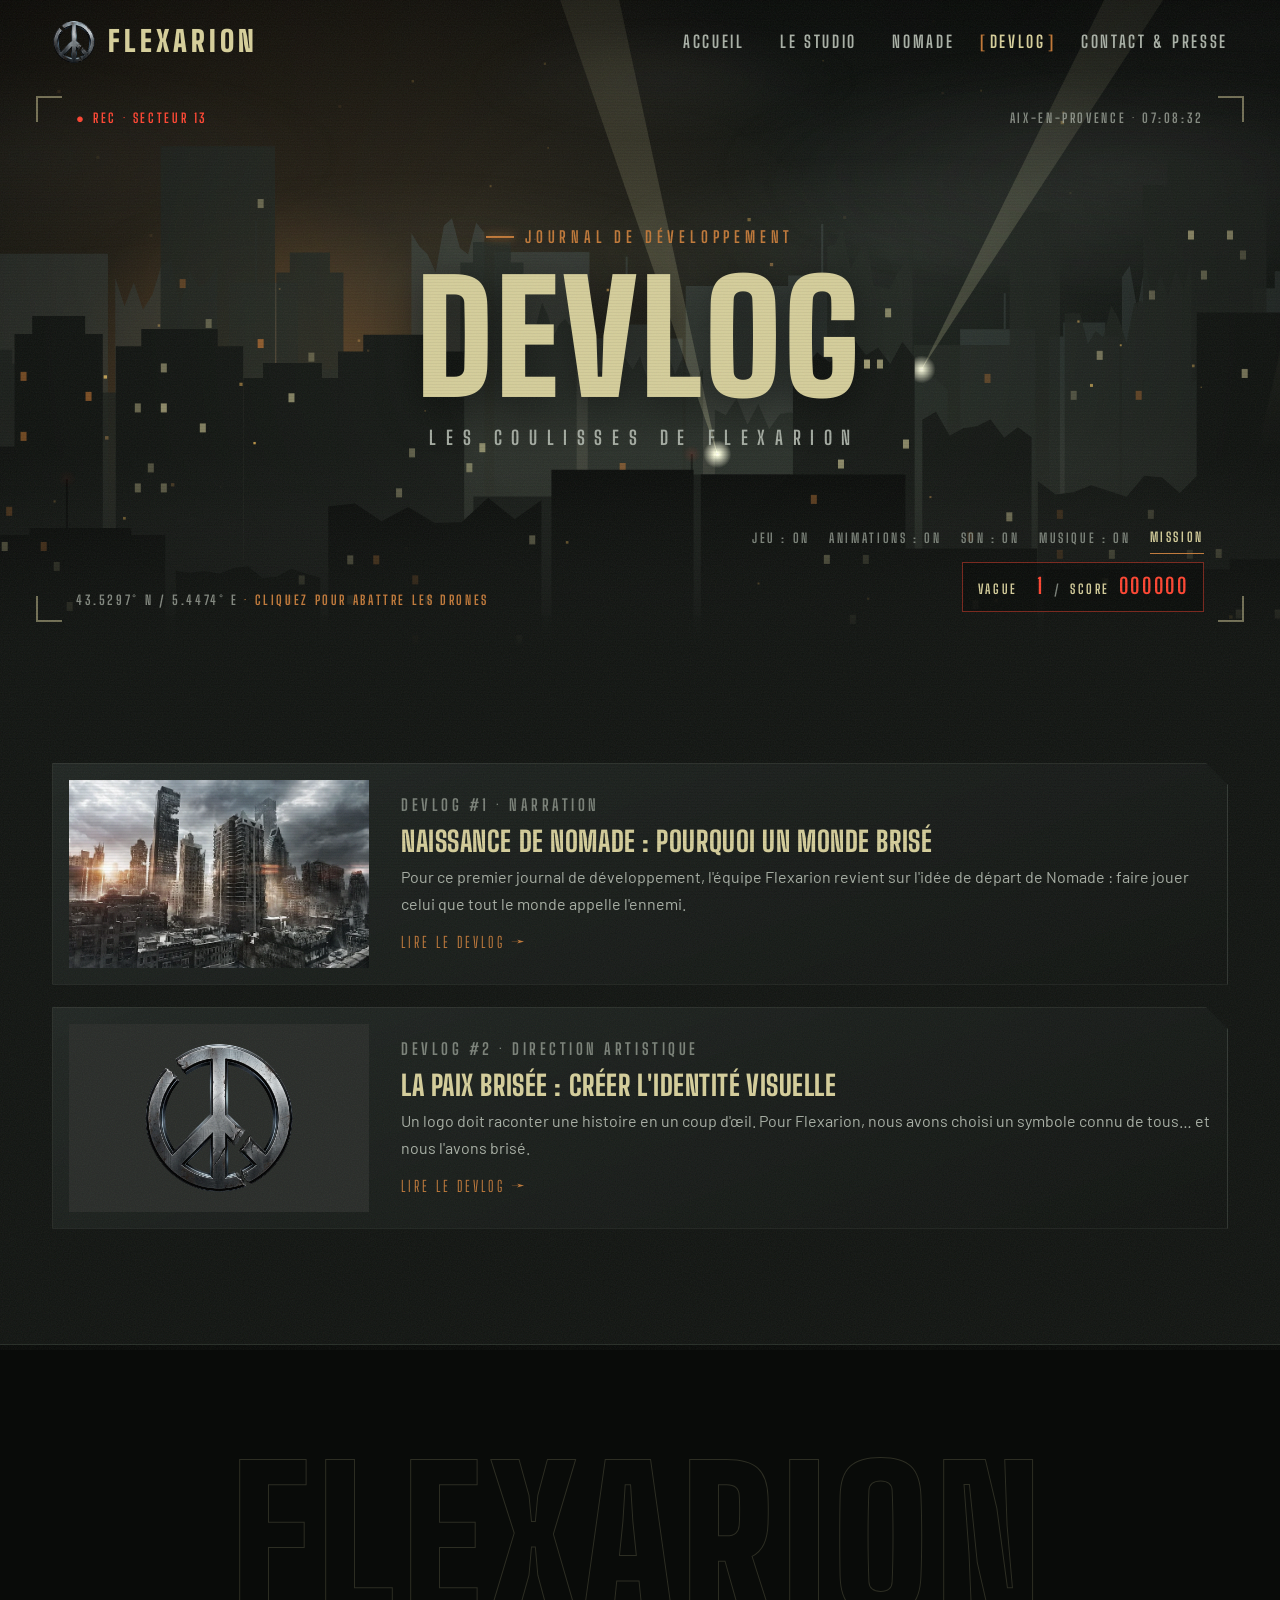
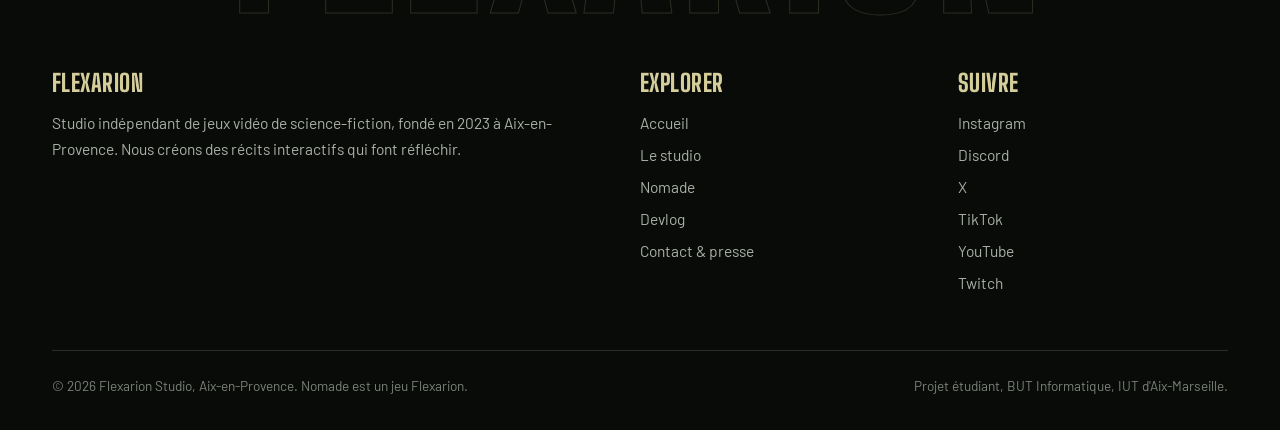
==== devlog/index.html @ 730d2e3a "Implémentation site v1" ====
<!DOCTYPE html>
<html lang="fr">
<head>
<meta charset="utf-8">
<meta name="viewport" content="width=device-width, initial-scale=1">
<title>Devlog Flexarion : le journal de développement de Nomade</title>
<meta name="description" content="Suivez le développement de Nomade dans le devlog du studio Flexarion : narration, direction artistique, gameplay et coulisses de l&#x27;équipe.">
<link rel="canonical" href="https://VOTRE-PSEUDO.github.io/flexarion/devlog/">
<meta name="robots" content="index, follow">
<meta property="og:type" content="website">
<meta property="og:site_name" content="Flexarion">
<meta property="og:locale" content="fr_FR">
<meta property="og:title" content="Devlog Flexarion : le journal de développement de Nomade">
<meta property="og:description" content="Suivez le développement de Nomade dans le devlog du studio Flexarion : narration, direction artistique, gameplay et coulisses de l&#x27;équipe.">
<meta property="og:url" content="https://VOTRE-PSEUDO.github.io/flexarion/devlog/">
<meta property="og:image" content="https://VOTRE-PSEUDO.github.io/flexarion/assets/img/og-flexarion.jpg">
<meta name="twitter:card" content="summary_large_image">
<meta name="theme-color" content="#121512">
<link rel="icon" type="image/png" href="../assets/img/favicon.png">
<link rel="apple-touch-icon" href="../assets/img/apple-touch-icon.png">
<link rel="preconnect" href="https://fonts.googleapis.com">
<link rel="preconnect" href="https://fonts.gstatic.com" crossorigin>
<link href="https://fonts.googleapis.com/css2?family=Barlow:wght@400;500;600&family=Big+Shoulders+Display:wght@700;800;900&display=swap" rel="stylesheet">
<link rel="stylesheet" href="../assets/style.css">
<script>try{var m=localStorage.getItem('flx-motion');if(m==='off'||(m!=='on'&&matchMedia('(prefers-reduced-motion: reduce)').matches))document.documentElement.classList.add('rm')}catch(e){}</script>
<link rel="preload" as="image" href="../assets/img/logo-flexarion.webp">
<script type="application/ld+json">
{
 "@context": "https://schema.org",
 "@graph": [
  {
   "@type": "Organization",
   "@id": "https://VOTRE-PSEUDO.github.io/flexarion/#studio",
   "name": "Flexarion",
   "alternateName": "Flexarion Studio",
   "url": "https://VOTRE-PSEUDO.github.io/flexarion/",
   "logo": "https://VOTRE-PSEUDO.github.io/flexarion/assets/img/logo-flexarion-hd.png",
   "description": "Flexarion est un studio indépendant de jeux vidéo de science-fiction basé à Aix-en-Provence.",
   "foundingDate": "2023-10-13",
   "email": "contact@flexarion-studio.fr",
   "address": {
    "@type": "PostalAddress",
    "addressLocality": "Aix-en-Provence",
    "postalCode": "13100",
    "addressRegion": "Provence-Alpes-Côte d'Azur",
    "addressCountry": "FR"
   },
   "numberOfEmployees": {
    "@type": "QuantitativeValue",
    "value": 54
   },
   "award": "Emotional Game Award 2023"
  },
  {
   "@type": "Blog",
   "name": "Devlog Flexarion",
   "url": "https://VOTRE-PSEUDO.github.io/flexarion/devlog/",
   "publisher": {
    "@id": "https://VOTRE-PSEUDO.github.io/flexarion/#studio"
   }
  },
  {
   "@type": "BreadcrumbList",
   "itemListElement": [
    {
     "@type": "ListItem",
     "position": 1,
     "name": "Accueil",
     "item": "https://VOTRE-PSEUDO.github.io/flexarion/"
    },
    {
     "@type": "ListItem",
     "position": 2,
     "name": "Devlog",
     "item": "https://VOTRE-PSEUDO.github.io/flexarion/devlog/"
    }
   ]
  }
 ]
}
</script>
</head>
<body>
<div class="boot" aria-hidden="true"><div class="boot-in">
 <img src="../assets/img/logo-flexarion.webp" alt="">
 <p class="boot-line">Connexion au réseau Flexarion</p>
 <p class="boot-line">Contournement de la censure</p>
 <p class="boot-line">Chargement de Nomade</p>
 <div class="boot-bar"><i></i></div><p class="boot-pct">000%</p>
</div></div>
<div class="progress" aria-hidden="true"><i></i></div>
<div class="cursor" aria-hidden="true"></div>
<a class="skip" href="#contenu">Aller au contenu</a>
<header class="site-header">
 <div class="wrap">
  <a class="brand" href="../index.html" aria-label="Flexarion, retour à l'accueil">
   <img src="../assets/img/logo-flexarion.webp" alt="" width="42" height="42"><span>Flexarion</span>
  </a>
  <button class="menu-btn" aria-expanded="false" aria-controls="nav">Menu</button>
  <nav class="nav" id="nav" aria-label="Navigation principale"><ul><li><a href="../index.html">Accueil</a></li><li><a href="../studio.html">Le studio</a></li><li><a href="../nomade.html">Nomade</a></li><li><a href="../devlog/index.html" aria-current="page">Devlog</a></li><li><a href="../contact.html">Contact & presse</a></li></ul></nav>
 </div>
</header>
<main id="contenu">

<section class="hero page-hero">
 <canvas class="city" aria-hidden="true"></canvas>
 <div class="hud"><i aria-hidden="true"></i><i aria-hidden="true"></i><i aria-hidden="true"></i><i aria-hidden="true"></i>
  <span class="tl rec" aria-hidden="true">Rec · Secteur 13</span><span class="tr" aria-hidden="true">Aix-en-Provence · <span class="hud-clock">--:--:--</span></span>
  <span class="bl" aria-hidden="true">43.5297° N / 5.4474° E<span class="hint game-ui"> · Cliquez pour abattre les drones</span></span>
  <div class="br game-ui">
   <div class="hud-row"><button class="hud-sound" type="button" aria-pressed="true">Son : on</button><button class="hud-music" type="button" aria-pressed="true">Musique : on</button><button class="hud-mission" type="button" aria-expanded="false" aria-controls="mission">Mission</button></div>
   <div class="signal" hidden><span>Signal</span><div><i></i></div></div>
   <div class="espoir" hidden><span>Espoir</span><div><i></i></div></div>
   <span class="score">Vague <b class="hud-wave">1</b><em aria-hidden="true">/</em>Score <b class="hud-score">000000</b></span>
  </div>
  <div class="boss-bar game-ui" hidden><b>La Vigie</b><div><i></i></div></div>
  <span class="bo-status game-ui" hidden></span>
  <div class="toast game-ui" role="status" aria-live="polite"></div>
 </div>
 <div class="gbanner game-ui" aria-hidden="true"></div>
 <aside class="mission game-ui" id="mission" hidden aria-label="Mission : objectifs et secrets"></aside>
 <div class="flashlight game-ui" aria-hidden="true"></div>
 <div class="cracks game-ui" aria-hidden="true"></div>
 <div class="ending game-ui" hidden role="dialog" aria-label="Fin de la partie"></div>
 <div class="wrap hero-content"><span class="eyebrow">Journal de développement</span><h1 class="glitch" data-text="Devlog">Devlog</h1><p class="tag">Les coulisses de Flexarion</p></div>
</section>
<section><div class="wrap"><div class="posts"><a class="post-card card tilt reveal" href="../devlog/naissance-de-nomade.html"><div class="thumb"><img src="../assets/img/ville-nomade.webp" alt="" loading="lazy" width="240" height="180"></div><div><p class="meta">Devlog #1 · Narration</p><h3>Naissance de Nomade : pourquoi un monde brisé</h3><p>Pour ce premier journal de développement, l'équipe Flexarion revient sur l'idée de départ de Nomade : faire jouer celui que tout le monde appelle l'ennemi.</p><span class="go">Lire le devlog →</span></div></a><a class="post-card card tilt reveal" href="../devlog/identite-visuelle-paix-brisee.html"><div class="thumb"><img src="../assets/img/logo-flexarion.webp" alt="" loading="lazy" width="240" height="180" style="object-fit:contain;background:#272D27;padding:1rem"></div><div><p class="meta">Devlog #2 · Direction artistique</p><h3>La paix brisée : créer l'identité visuelle</h3><p>Un logo doit raconter une histoire en un coup d'œil. Pour Flexarion, nous avons choisi un symbole connu de tous… et nous l'avons brisé.</p><span class="go">Lire le devlog →</span></div></a></div></div></section>

</main>
<footer class="site-footer">
 <svg class="ekg" viewBox="0 0 1200 60" preserveAspectRatio="none" aria-hidden="true"><path d="M0 30 H520 L540 30 L555 6 L570 54 L585 14 L598 40 L610 30 H1200" fill="none" stroke="currentColor" stroke-width="2"/></svg>
 <div class="wrap">
  <p class="big" aria-hidden="true">Flexarion</p>
  <div class="cols">
   <div>
    <h2 class="scramble">Flexarion</h2>
    <p>Studio indépendant de jeux vidéo de science-fiction, fondé en 2023 à Aix-en-Provence. Nous créons des récits interactifs qui font réfléchir.</p>
   </div>
   <div>
    <h2 class="scramble">Explorer</h2>
    <ul><li><a href="../index.html">Accueil</a></li><li><a href="../studio.html">Le studio</a></li><li><a href="../nomade.html">Nomade</a></li><li><a href="../devlog/index.html">Devlog</a></li><li><a href="../contact.html">Contact & presse</a></li></ul>
   </div>
   <div>
    <h2 class="scramble">Suivre</h2>
    <ul>
     <li><a href="https://www.instagram.com/" rel="noopener">Instagram</a></li>
     <li><a href="https://discord.com/" rel="noopener">Discord</a></li>
     <li><a href="https://x.com/" rel="noopener">X</a></li>
     <li><a href="https://www.tiktok.com/" rel="noopener">TikTok</a></li>
     <li><a href="https://www.youtube.com/" rel="noopener">YouTube</a></li>
     <li><a href="https://www.twitch.tv/" rel="noopener">Twitch</a></li>
    </ul>
   </div>
  </div>
  <div class="legal"><span>© 2026 Flexarion Studio, Aix-en-Provence. Nomade est un jeu Flexarion.</span><span>Projet étudiant, BUT Informatique, IUT d'Aix-Marseille.</span></div>
 </div>
</footer>
<script src="../assets/site.js" defer></script>
</body>
</html>
---- assets/style.css ----
/* Flexarion — design HUD sci-fi dystopique
   Charte : Big Shoulders Display (titres) + Barlow (texte), palette « terre brûlée » */
:root{
  --noir:#121512; --nuit:#272D27; --ardoise:#424D49; --kaki:#565B44;
  --gris:#7B8279; --brume:#A9B0A6; --rouille:#8C5828; --sable:#D5CE9B;
  --rouille-vif:#c27a3a; --alerte:#ff4632;
  --titre:"Big Shoulders Display","Arial Narrow",Impact,sans-serif;
  --texte:"Barlow","Segoe UI",Arial,sans-serif;
  --max:1240px; --cut:16px;
}
*{box-sizing:border-box;margin:0;padding:0;min-width:0}
html{overflow-x:clip;scroll-behavior:smooth;scroll-padding-top:80px;background:var(--noir)}
body{background:var(--noir);color:var(--brume);font-family:var(--texte);font-size:1.0625rem;line-height:1.65;-webkit-font-smoothing:antialiased;overflow-x:clip}
::selection{background:var(--rouille);color:#fff}
a{color:var(--sable);text-decoration-color:var(--rouille);text-underline-offset:4px}
a:hover{color:#fff}
img{max-width:100%;display:block}
:focus-visible{outline:2px solid var(--rouille-vif);outline-offset:3px}

/* grain + lignes de balayage */
body::before{content:"";position:fixed;inset:0;pointer-events:none;z-index:90;
  background:repeating-linear-gradient(to bottom,rgba(0,0,0,.18) 0 1px,transparent 1px 3px);opacity:.22}
body::after{content:"";position:fixed;inset:-50%;pointer-events:none;z-index:91;opacity:.07;
  background-image:url("data:image/svg+xml,%3Csvg xmlns='http://www.w3.org/2000/svg' width='180' height='180'%3E%3Cfilter id='n'%3E%3CfeTurbulence type='fractalNoise' baseFrequency='.85' numOctaves='3'/%3E%3C/filter%3E%3Crect width='100%25' height='100%25' filter='url(%23n)'/%3E%3C/svg%3E");
  animation:grain 2.4s steps(6) infinite;will-change:transform}
@keyframes grain{0%{transform:translate(0,0)}20%{transform:translate(-3%,2%)}40%{transform:translate(2%,-3%)}60%{transform:translate(-2%,-1%)}80%{transform:translate(3%,1%)}100%{transform:translate(1%,3%)}}

h1,h2,h3,.titre{font-family:var(--titre);font-weight:800;text-transform:uppercase;letter-spacing:.02em;line-height:.92;color:var(--sable);text-wrap:balance}
h1{font-size:clamp(3.6rem,12vw,10rem);font-weight:900}
h2{font-size:clamp(2.4rem,5.5vw,4.4rem);margin-bottom:1.4rem}
h3{font-size:1.75rem;margin-bottom:.6rem;line-height:1}
p+p{margin-top:1em}
strong{color:var(--sable);font-weight:600}
.wrap{max-width:var(--max);margin:0 auto;padding:0 clamp(1.1rem,4vw,2rem)}
.eyebrow{display:inline-flex;align-items:center;gap:.7rem;font-family:var(--titre);font-weight:700;font-size:1rem;letter-spacing:.3em;text-transform:uppercase;color:var(--rouille-vif);margin-bottom:1.1rem}
.eyebrow::before{content:"";width:28px;height:2px;background:currentColor;box-shadow:0 0 10px currentColor}
.lead{font-size:clamp(1.15rem,1.8vw,1.35rem);color:var(--sable);max-width:46rem;line-height:1.5}
.skip{position:absolute;left:-999px;top:0;background:var(--sable);color:var(--noir);padding:.5rem 1rem;z-index:300}
.skip:focus{left:1rem}

/* ---------- démarrage ---------- */
.boot{position:fixed;inset:0;z-index:500;background:#0a0c0a;display:grid;place-items:center;transition:opacity .6s,visibility .6s}
.boot.done{opacity:0;visibility:hidden}
.boot-in{width:min(420px,82vw);text-align:left}
.boot img{width:96px;margin:0 auto 1.6rem;filter:drop-shadow(0 0 24px rgba(194,122,58,.35));animation:bootpulse 1.2s ease-in-out infinite}
@keyframes bootpulse{50%{opacity:.6;transform:scale(.97)}}
.boot-line{font-family:var(--titre);font-weight:700;letter-spacing:.22em;text-transform:uppercase;font-size:.95rem;color:var(--gris);opacity:.25;transition:opacity .2s,color .2s}
.boot-line.on{opacity:1;color:var(--brume)}
.boot-line.on::after{content:" OK";color:var(--rouille-vif)}
.boot-bar{height:2px;background:var(--nuit);margin:1.2rem 0 .5rem;overflow:hidden}
.boot-bar i{display:block;height:100%;width:0;background:var(--rouille-vif);box-shadow:0 0 12px var(--rouille-vif);transition:width .08s}
.boot-pct{font-family:var(--titre);font-size:2.4rem;font-weight:800;color:var(--sable);letter-spacing:.06em}

/* ---------- viseur ---------- */
.cursor{position:fixed;left:0;top:0;width:0;height:0;z-index:400;pointer-events:none;opacity:0;transition:opacity .3s}
.cursor.on{opacity:1}
.cursor::before{content:"";position:absolute;left:-18px;top:-18px;width:36px;height:36px;border:1px solid rgba(213,206,155,.55);border-radius:50%;transition:transform .25s,border-color .25s}
.cursor::after{content:"";position:absolute;left:-2px;top:-2px;width:4px;height:4px;background:var(--rouille-vif);border-radius:50%}
.cursor.hot::before{transform:scale(1.6) rotate(45deg);border-radius:0;border-color:var(--rouille-vif)}

/* ---------- en-tête ---------- */
.progress{position:fixed;top:0;left:0;right:0;height:2px;z-index:120;pointer-events:none}
.progress i{display:block;height:100%;background:linear-gradient(90deg,var(--rouille),var(--rouille-vif),var(--sable));transform-origin:0 50%;transform:scaleX(0);box-shadow:0 0 10px var(--rouille-vif)}
.site-header{position:fixed;top:0;left:0;right:0;z-index:110;transition:background .35s,border-color .35s,height .35s;border-bottom:1px solid transparent}
.site-header.compact{background:rgba(12,14,12,.94);border-color:rgba(169,176,166,.12)}
.site-header .wrap{display:flex;align-items:center;justify-content:space-between;height:84px;transition:height .35s}
.site-header.compact .wrap{height:66px}
.brand{display:flex;align-items:center;gap:.75rem;text-decoration:none;color:var(--sable)}
.brand img{width:44px;height:44px;transition:transform .6s}
.brand:hover img{transform:rotate(-20deg)}
.brand span{font-family:var(--titre);font-weight:900;font-size:1.8rem;letter-spacing:.14em;text-transform:uppercase}
.nav ul{display:flex;gap:2.2rem;list-style:none}
.nav a{font-family:var(--titre);font-weight:700;text-transform:uppercase;letter-spacing:.16em;font-size:1.05rem;text-decoration:none;color:var(--brume);position:relative;padding:.4rem 0}
.nav a::before{content:"[";position:absolute;left:-.8em;opacity:0;color:var(--rouille-vif);transition:.25s}
.nav a::after{content:"]";position:absolute;right:-.8em;opacity:0;color:var(--rouille-vif);transition:.25s}
.nav a:hover,.nav a[aria-current="page"]{color:var(--sable)}
.nav a:hover::before,.nav a[aria-current="page"]::before{opacity:1;left:-.6em}
.nav a:hover::after,.nav a[aria-current="page"]::after{opacity:1;right:-.6em}
.menu-btn{display:none;background:rgba(18,21,18,.6);border:1px solid var(--gris);color:var(--sable);font-family:var(--titre);font-size:1.05rem;font-weight:700;letter-spacing:.18em;padding:.55rem 1rem;cursor:pointer;text-transform:uppercase;min-height:44px}
@media (max-width:880px){
  .menu-btn{display:block}
  .nav{position:fixed;inset:66px 0 auto 0;background:rgba(10,12,10,.97);border-bottom:1px solid var(--ardoise);display:none}
  .nav.open{display:block}
  .nav ul{flex-direction:column;gap:0;padding:1rem 1.6rem 2rem}
  .nav li{border-bottom:1px solid rgba(169,176,166,.1)}
  .nav a{display:block;padding:1rem 0;font-size:1.6rem}
  .nav a::before,.nav a::after{display:none}
}

/* ---------- hero ---------- */
.hero{position:relative;min-height:100svh;display:grid;place-items:center;text-align:center;overflow:hidden;isolation:isolate;padding:110px 0 80px}
.hero .city{position:absolute;inset:0;width:100%;height:100%;z-index:-2;display:block}
.hero::after{content:"";position:absolute;inset:auto 0 0 0;height:30%;z-index:-1;background:linear-gradient(to bottom,transparent,var(--noir))}
.page-hero{min-height:72svh}
.hero-logo{width:min(300px,52vw);margin:0 auto 1rem;filter:drop-shadow(0 30px 50px rgba(0,0,0,.8)) drop-shadow(0 0 40px rgba(194,122,58,.18));animation:float 8s ease-in-out infinite}
@keyframes float{50%{transform:translateY(-12px) rotate(-1.5deg)}}
.hero .tag{font-family:var(--titre);font-weight:700;letter-spacing:.5em;text-transform:uppercase;color:var(--brume);margin-top:.8rem;font-size:clamp(.85rem,1.8vw,1.2rem);padding-left:.5em}
.hero .cta{margin-top:2.6rem;display:flex;gap:1rem;justify-content:center;flex-wrap:wrap}
.hero-content{animation:rise 1.2s .2s both cubic-bezier(.2,.7,.2,1)}
@keyframes rise{from{opacity:0;transform:translateY(40px)}}
.scroll-hint{position:absolute;bottom:28px;left:50%;transform:translateX(-50%);font-family:var(--titre);letter-spacing:.35em;font-size:.8rem;text-transform:uppercase;color:var(--gris);display:flex;flex-direction:column;align-items:center;gap:.6rem}
.scroll-hint::after{content:"";width:1px;height:42px;background:linear-gradient(var(--rouille-vif),transparent);animation:drip 2s infinite}
@keyframes drip{0%{transform:scaleY(0);transform-origin:top}50%{transform:scaleY(1);transform-origin:top}51%{transform-origin:bottom}100%{transform:scaleY(0);transform-origin:bottom}}

/* HUD de coin */
.hud{position:absolute;inset:96px clamp(14px,3vw,36px) 26px;pointer-events:none;z-index:1;font-family:var(--titre);font-weight:700;letter-spacing:.2em;font-size:.82rem;text-transform:uppercase;color:rgba(169,176,166,.75)}
.hud>i{position:absolute;width:26px;height:26px;border-color:rgba(213,206,155,.5);border-style:solid}
.hud>i:nth-child(1){top:0;left:0;border-width:2px 0 0 2px}.hud>i:nth-child(2){top:0;right:0;border-width:2px 2px 0 0}
.hud>i:nth-child(3){bottom:0;left:0;border-width:0 0 2px 2px}.hud>i:nth-child(4){bottom:0;right:0;border-width:0 2px 2px 0}
.hud .tl{position:absolute;top:12px;left:40px}.hud .tr{position:absolute;top:12px;right:40px;text-align:right}
.hud .bl{position:absolute;bottom:10px;left:40px}.hud .br{position:absolute;bottom:10px;right:40px;text-align:right}
.hud .rec{color:var(--alerte)}.hud .rec::before{content:"●";margin-right:.5em;animation:blink 1s steps(2) infinite}
@keyframes blink{50%{opacity:0}}
@media (max-width:700px){.hud .bl,.hud .br,.hud .tr{display:none}}

/* titre glitch */
.glitch{position:relative;display:inline-block;text-shadow:0 8px 40px rgba(0,0,0,.6)}
.glitch::before,.glitch::after{content:attr(data-text);position:absolute;inset:0;pointer-events:none}
.glitch::before{color:var(--rouille-vif);animation:g1 5s infinite steps(1);clip-path:inset(0 0 0 0);opacity:0}
.glitch::after{color:#7fb8c8;animation:g2 5s infinite steps(1);opacity:0}
@keyframes g1{0%,91%,100%{opacity:0;transform:none}92%{opacity:.85;transform:translate(-6px,2px);clip-path:inset(12% 0 60% 0)}94%{opacity:.85;transform:translate(5px,-2px);clip-path:inset(55% 0 20% 0)}96%{opacity:.85;transform:translate(-3px,0);clip-path:inset(30% 0 45% 0)}}
@keyframes g2{0%,91%,100%{opacity:0;transform:none}92.5%{opacity:.6;transform:translate(6px,-1px);clip-path:inset(65% 0 8% 0)}94.5%{opacity:.6;transform:translate(-5px,2px);clip-path:inset(8% 0 70% 0)}}

/* ---------- boutons ---------- */
.btn{position:relative;display:inline-flex;align-items:center;gap:.7rem;font-family:var(--titre);font-weight:800;text-transform:uppercase;letter-spacing:.16em;font-size:1.15rem;min-height:52px;
  padding:.9rem 2rem;text-decoration:none;border:0;color:var(--noir);background:var(--sable);cursor:pointer;
  clip-path:polygon(0 0,calc(100% - var(--cut)) 0,100% var(--cut),100% 100%,var(--cut) 100%,0 calc(100% - var(--cut)));
  transition:background .25s,color .25s,transform .2s;overflow:hidden}
.btn::after{content:"";position:absolute;inset:0;background:linear-gradient(105deg,transparent 35%,rgba(255,255,255,.55) 50%,transparent 65%);transform:translateX(-120%);transition:transform .7s}
.btn:hover{background:var(--rouille-vif);color:#fff}
.btn:hover::after{transform:translateX(120%)}
.btn.ghost{background:rgba(18,21,18,.35);color:var(--sable);box-shadow:inset 0 0 0 2px var(--sable)}
.btn.ghost:hover{background:var(--sable);color:var(--noir)}

/* ---------- bandeau de propagande ---------- */
.ticker-wrap{overflow:hidden;padding:1.6rem 0;margin:-1.6rem 0;position:relative;z-index:3}
.ticker{background:var(--rouille);color:var(--noir);overflow:hidden;white-space:nowrap;border-block:1px solid #b07040;transform:rotate(-1.2deg) scale(1.03);margin:-1rem 0;position:relative;z-index:3;box-shadow:0 10px 40px rgba(0,0,0,.5)}
.ticker div{display:inline-flex;animation:tick 38s linear infinite;padding:.8rem 0}
.ticker span{font-family:var(--titre);font-weight:900;font-size:1.5rem;letter-spacing:.12em;text-transform:uppercase;padding:0 1.6rem}
.ticker span:nth-child(even){color:var(--sable);-webkit-text-stroke:0}
@keyframes tick{to{transform:translateX(-50%)}}

/* ---------- sections ---------- */
section{padding:clamp(4.5rem,9vw,8rem) 0;position:relative}
.alt{background:linear-gradient(180deg,#1b201c,var(--nuit) 30%,#1b201c)}
.gridbg{background-image:linear-gradient(rgba(169,176,166,.045) 1px,transparent 1px),linear-gradient(90deg,rgba(169,176,166,.045) 1px,transparent 1px);background-size:56px 56px}
.grid-2{display:grid;grid-template-columns:minmax(0,1.1fr) minmax(0,1fr);gap:clamp(2.5rem,6vw,5rem);align-items:center}
.grid-3{display:grid;grid-template-columns:repeat(3,minmax(0,1fr));gap:1.4rem}
@media (max-width:920px){.grid-2,.grid-3{grid-template-columns:minmax(0,1fr)}}
.sec-num{position:absolute;right:clamp(1rem,4vw,3rem);top:clamp(2rem,5vw,4rem);font-family:var(--titre);font-weight:900;font-size:clamp(6rem,16vw,14rem);line-height:.8;color:transparent;-webkit-text-stroke:1px rgba(169,176,166,.1);pointer-events:none;user-select:none}

/* cartes HUD inclinables */
.card{--rx:0deg;--ry:0deg;--gx:50%;--gy:50%;position:relative;padding:2.1rem 1.9rem;background:linear-gradient(160deg,rgba(66,77,73,.32),rgba(18,21,18,.6));
  border:1px solid rgba(169,176,166,.14);transform:perspective(900px) rotateX(var(--rx)) rotateY(var(--ry));transition:transform .2s ease-out,border-color .3s,box-shadow .3s;
  clip-path:polygon(0 0,calc(100% - 22px) 0,100% 22px,100% 100%,0 100%)}
.card::before{content:"";position:absolute;inset:0;background:radial-gradient(circle at var(--gx) var(--gy),rgba(213,206,155,.16),transparent 45%);opacity:0;transition:opacity .3s;pointer-events:none}
.card::after{content:"";position:absolute;top:0;right:0;width:31px;height:2px;background:var(--rouille-vif);transform:rotate(45deg) translate(9px,-2px);transform-origin:right}
.card:hover{border-color:rgba(194,122,58,.6);box-shadow:0 30px 60px rgba(0,0,0,.45)}
.card:hover::before{opacity:1}
.card .ico{width:46px;height:46px;color:var(--rouille-vif);margin-bottom:1.2rem}
.card p{font-size:1rem}
.card .tagline{font-family:var(--titre);font-size:.85rem;letter-spacing:.25em;color:var(--gris);text-transform:uppercase;display:block;margin-bottom:.5rem}

/* image encadrée HUD avec balayage */
.framed{position:relative;clip-path:inset(0 100% 0 0);transition:clip-path 1.2s cubic-bezier(.7,0,.2,1)}
.frame-wrap.in .framed{clip-path:inset(0 0 0 0)}
.framed img{width:100%;filter:grayscale(.25) contrast(1.1) brightness(.9);transition:transform 6s ease-out}
.framed:hover img{transform:scale(1.06)}
.framed::before{content:"";position:absolute;inset:0;z-index:2;background:linear-gradient(to bottom,transparent,rgba(194,122,58,.35) 50%,transparent 52%);background-size:100% 220%;animation:scan 4s linear infinite;mix-blend-mode:screen;pointer-events:none}
@keyframes scan{from{background-position:0 -100%}to{background-position:0 200%}}
.framed figcaption,.framed .label{position:absolute;left:0;bottom:0;z-index:3;background:rgba(10,12,10,.85);font-family:var(--titre);letter-spacing:.2em;text-transform:uppercase;font-size:.85rem;padding:.4rem .9rem;color:var(--sable)}
.frame-wrap{position:relative;padding:14px}
.frame-wrap::before,.frame-wrap::after{content:"";position:absolute;width:40px;height:40px;border:2px solid var(--rouille-vif);pointer-events:none}
.frame-wrap::before{top:0;left:0;border-width:2px 0 0 2px}.frame-wrap::after{bottom:0;right:0;border-width:0 2px 2px 0}

/* statistiques */
.stats{display:grid;grid-template-columns:repeat(4,minmax(0,1fr));gap:1rem;margin-top:4rem}
.stats div{position:relative;padding:1.4rem 1rem 1.2rem;border:1px solid rgba(169,176,166,.12);background:rgba(18,21,18,.5);text-align:left}
.stats div::before{content:"";position:absolute;left:0;top:0;width:100%;height:2px;background:linear-gradient(90deg,var(--rouille-vif),transparent)}
.stats b{display:block;font-family:var(--titre);font-weight:900;font-size:clamp(3rem,6vw,4.6rem);color:var(--sable);line-height:1;font-variant-numeric:tabular-nums}
.stats span{font-family:var(--titre);font-weight:700;font-size:.9rem;letter-spacing:.22em;text-transform:uppercase}
@media (max-width:700px){.stats{grid-template-columns:repeat(2,minmax(0,1fr))}}

/* citation */
.quote{font-family:var(--titre);font-weight:900;text-transform:uppercase;font-size:clamp(2.3rem,6vw,5rem);line-height:.95;color:var(--sable);text-align:center;max-width:62rem;margin:0 auto;text-wrap:balance}
.quote em{font-style:normal;color:var(--rouille-vif);text-shadow:0 0 30px rgba(194,122,58,.45)}
.quote-src{display:block;text-align:center;margin-top:1.6rem;font-family:var(--titre);letter-spacing:.3em;text-transform:uppercase;font-size:.9rem}
.quote-sec{background:radial-gradient(ellipse at 50% 60%,rgba(140,88,40,.22),transparent 60%),var(--noir);overflow:hidden}

/* ligne de vie */
.ekg{display:block;width:100%;height:70px;color:var(--rouille-vif);filter:drop-shadow(0 0 6px rgba(194,122,58,.7))}
.ekg path{stroke-dasharray:1400;stroke-dashoffset:1400;animation:pulse 3.6s linear infinite}
@keyframes pulse{70%{stroke-dashoffset:0;opacity:1}100%{stroke-dashoffset:0;opacity:0}}

/* ---------- le premier choix ---------- */
.choice{position:relative;border:1px solid rgba(169,176,166,.18);background:linear-gradient(180deg,rgba(10,12,10,.85),rgba(39,45,39,.7));padding:clamp(1.6rem,4vw,3rem);
  clip-path:polygon(0 0,calc(100% - 30px) 0,100% 30px,100% 100%,30px 100%,0 calc(100% - 30px))}
.choice-head{display:flex;justify-content:space-between;gap:1rem;flex-wrap:wrap;font-family:var(--titre);font-weight:700;letter-spacing:.22em;text-transform:uppercase;font-size:.9rem;color:var(--gris);margin-bottom:1.4rem}
.choice-head .rec{color:var(--alerte)}
.choice-scene{font-size:clamp(1.15rem,2vw,1.4rem);color:var(--sable);max-width:52rem;line-height:1.5}
.choice-opts{display:grid;grid-template-columns:repeat(2,minmax(0,1fr));gap:1rem;margin:2rem 0}
.choice-btn{font:inherit;text-align:left;cursor:pointer;color:var(--brume);background:rgba(18,21,18,.7);border:1px solid var(--ardoise);padding:1.2rem 1.4rem;min-height:44px;transition:border-color .25s,background .25s,opacity .3s,transform .2s}
.choice-btn b{display:block;font-family:var(--titre);font-size:1.6rem;text-transform:uppercase;color:var(--sable);letter-spacing:.04em;margin-bottom:.2rem}
.choice-btn:hover:not(:disabled){border-color:var(--rouille-vif);background:rgba(140,88,40,.18);transform:translateY(-2px)}
.choice-btn:disabled{cursor:default;opacity:.35}
.choice-btn.picked{opacity:1;border-color:var(--rouille-vif);background:rgba(140,88,40,.25)}
.choice-out{min-height:4.8em;border-left:3px solid var(--rouille-vif);padding:.3rem 0 .3rem 1.1rem;color:var(--brume)}
.choice-out.typing::after{content:"▌";color:var(--rouille-vif);animation:blink .8s steps(2) infinite}
.meters{display:grid;grid-template-columns:repeat(2,minmax(0,1fr));gap:1.4rem;margin-top:1.8rem}
.meter span{display:flex;justify-content:space-between;font-family:var(--titre);letter-spacing:.2em;text-transform:uppercase;font-size:.85rem;margin-bottom:.4rem}
.meter div{height:8px;background:rgba(169,176,166,.12);overflow:hidden}
.meter i{display:block;height:100%;width:50%;transition:width 1.2s cubic-bezier(.2,.8,.2,1)}
.meter-hope i{background:linear-gradient(90deg,#8a8a5a,var(--sable));box-shadow:0 0 12px rgba(213,206,155,.5)}
.meter-fear i{background:linear-gradient(90deg,#5a1e10,var(--alerte));box-shadow:0 0 12px rgba(255,70,50,.5)}
.choice-reset{margin-top:1.6rem;background:none;border:0;color:var(--gris);font-family:var(--titre);letter-spacing:.2em;text-transform:uppercase;cursor:pointer;font-size:.95rem;min-height:44px}
.choice-reset:hover{color:var(--sable)}
.choice.glitching{animation:shake .45s}
@keyframes shake{20%{transform:translate(-4px,1px);filter:hue-rotate(40deg)}40%{transform:translate(4px,-1px)}60%{transform:translate(-2px,0);filter:none}80%{transform:translate(2px,1px)}}
@media (max-width:640px){.choice-opts,.meters{grid-template-columns:minmax(0,1fr)}}

/* ---------- équipe ---------- */
.team{display:grid;grid-template-columns:repeat(4,minmax(0,1fr));gap:1.4rem}
.member{padding:0;overflow:hidden}
.member .avatar{aspect-ratio:1;display:grid;place-items:center;font-family:var(--titre);font-weight:900;font-size:4rem;color:var(--sable);position:relative;
  background:radial-gradient(circle at 50% 35%,rgba(194,122,58,.25),transparent 60%),repeating-linear-gradient(0deg,rgba(169,176,166,.05) 0 2px,transparent 2px 6px),linear-gradient(160deg,var(--ardoise),var(--noir))}
.member .avatar::after{content:"ID-" attr(data-id);position:absolute;top:.8rem;left:.9rem;font-size:.8rem;letter-spacing:.25em;color:var(--gris)}
.member .body{padding:1.4rem 1.4rem 1.6rem}
.member h3{font-size:1.6rem;margin-bottom:.2rem}
.member p{font-size:.97rem}
@media (max-width:920px){.team{grid-template-columns:repeat(2,minmax(0,1fr))}}
@media (max-width:480px){.team{grid-template-columns:minmax(0,1fr)}}

/* ---------- blog ---------- */
.posts{display:grid;gap:1.4rem}
.post-card{display:grid;grid-template-columns:300px minmax(0,1fr);gap:2rem;align-items:center;text-decoration:none;color:inherit;padding:1rem}
.post-card .thumb{aspect-ratio:16/10;overflow:hidden;position:relative;background:var(--nuit)}
.post-card img{width:100%;height:100%;object-fit:cover;filter:grayscale(.35);transition:transform .8s,filter .5s}
.post-card:hover img{transform:scale(1.08);filter:none}
.post-card:hover h3{color:#fff}
.post-card .go{font-family:var(--titre);letter-spacing:.2em;text-transform:uppercase;color:var(--rouille-vif);font-size:.95rem;display:inline-block;margin-top:.8rem;transition:transform .3s}
.post-card:hover .go{transform:translateX(8px)}
.meta{font-family:var(--titre);font-weight:700;font-size:.9rem;letter-spacing:.22em;text-transform:uppercase;color:var(--gris);margin-bottom:.5rem}
@media (max-width:720px){.post-card{grid-template-columns:minmax(0,1fr);gap:1rem}}
.article{max-width:46rem;margin:0 auto}
.article h2{font-size:clamp(2rem,4vw,2.8rem);margin-top:3.2rem;padding-left:1rem;border-left:4px solid var(--rouille-vif)}
.article ul,.article ol{margin:1em 0 1em 1.3em}
.article li{margin:.45em 0}
.article li::marker{color:var(--rouille-vif)}
.article figure{margin:2.8rem 0;text-align:center}
.article figcaption{font-size:.9rem;color:var(--gris);margin-top:.8rem}
.swatches{display:grid;grid-template-columns:repeat(8,minmax(0,1fr));gap:.5rem;margin:1.6rem 0}
.swatches span{aspect-ratio:1;display:flex;align-items:flex-end;padding:5px;font-size:.62rem;color:#fff;text-shadow:0 1px 2px #000;border:1px solid rgba(255,255,255,.08);transition:transform .25s}
.swatches span:hover{transform:translateY(-6px)}
@media (max-width:560px){.swatches{grid-template-columns:repeat(4,minmax(0,1fr))}}
.breadcrumb{font-family:var(--titre);letter-spacing:.18em;text-transform:uppercase;font-size:.9rem;margin-bottom:1.5rem}
.breadcrumb a{color:var(--brume);text-decoration:none}
.post-nav{display:flex;justify-content:space-between;gap:1rem;margin-top:4rem;padding-top:2rem;border-top:1px solid var(--ardoise);font-family:var(--titre);letter-spacing:.15em;text-transform:uppercase;font-size:1.1rem}
.post-nav a{text-decoration:none}

/* ---------- contact ---------- */
.contact-list{list-style:none;display:grid;gap:1.1rem}
.contact-list li{border-left:3px solid var(--rouille-vif);padding-left:1rem}
.contact-list b{display:block;font-family:var(--titre);font-size:1.35rem;text-transform:uppercase;letter-spacing:.08em;color:var(--sable)}
.contact-list a{overflow-wrap:anywhere}
.socials{display:flex;flex-wrap:wrap;gap:.7rem;list-style:none;margin-top:2rem}
.socials a{display:inline-flex;align-items:center;min-height:44px;border:1px solid var(--gris);padding:.5rem 1.1rem;text-decoration:none;font-family:var(--titre);text-transform:uppercase;letter-spacing:.14em;font-weight:700;transition:.25s}
.socials a:hover{border-color:var(--rouille-vif);background:var(--rouille);color:#fff;transform:translateY(-3px)}
.map{width:100%;aspect-ratio:16/10;border:0;filter:grayscale(1) invert(.92) contrast(.9) sepia(.25)}

/* ---------- pied de page ---------- */
.site-footer{background:#090b09;border-top:1px solid var(--nuit);padding:0 0 2rem;font-size:.97rem;position:relative;overflow:hidden}
.site-footer .big{font-family:var(--titre);font-weight:900;text-transform:uppercase;font-size:clamp(4rem,17vw,15rem);line-height:.8;color:transparent;-webkit-text-stroke:1px rgba(213,206,155,.18);text-align:center;margin:3rem 0 3.5rem;letter-spacing:.04em;user-select:none}
.site-footer .cols{display:grid;grid-template-columns:2fr 1fr 1fr;gap:3rem}
.site-footer h2{font-size:1.5rem;margin-bottom:1rem}
.site-footer ul{list-style:none}
.site-footer li{margin:.4rem 0}
.site-footer a{color:var(--brume);text-decoration:none;transition:color .2s,padding .2s}
.site-footer a:hover{color:var(--sable);padding-left:.4rem}
.legal{margin-top:3rem;padding-top:1.5rem;border-top:1px solid var(--nuit);font-size:.85rem;color:var(--gris);display:flex;justify-content:space-between;flex-wrap:wrap;gap:1rem}
@media (max-width:800px){.site-footer .cols{grid-template-columns:minmax(0,1fr)}}

/* apparitions */
.reveal{opacity:0;transform:translateY(34px);transition:opacity .9s cubic-bezier(.2,.7,.2,1),transform .9s cubic-bezier(.2,.7,.2,1)}
.reveal.in{opacity:1;transform:none}
.grid-3 .reveal:nth-child(2),.team .reveal:nth-child(2),.stats .reveal:nth-child(2){transition-delay:.12s}
.grid-3 .reveal:nth-child(3),.team .reveal:nth-child(3),.stats .reveal:nth-child(3){transition-delay:.24s}
.grid-3 .reveal:nth-child(5){transition-delay:.12s}.grid-3 .reveal:nth-child(6){transition-delay:.24s}
.team .reveal:nth-child(4),.stats .reveal:nth-child(4){transition-delay:.36s}
.card.reveal.in{transform:perspective(900px) rotateX(var(--rx)) rotateY(var(--ry));transition:transform .2s ease-out,border-color .3s,box-shadow .3s,opacity .9s}

html.rm *,html.rm *::before,html.rm *::after{animation:none!important;transition:none!important;scroll-behavior:auto!important}
html.rm .reveal{opacity:1;transform:none}html.rm .framed{clip-path:none}
@media (pointer:fine){body.has-cursor,body.has-cursor a,body.has-cursor button{cursor:none}}
.hero .eyebrow{display:flex;justify-content:center}
.site-footer .big{font-size:clamp(3.6rem,15vw,13rem);white-space:nowrap}

/* ---------- combat de drones ---------- */
.hero.armed{cursor:crosshair}
.hero.armed a,.hero.armed button{cursor:pointer}
.hud .br{display:flex;flex-direction:column;align-items:flex-end;gap:.5rem}
.hud .score{display:inline-flex;align-items:center;gap:.7rem;padding:.35rem .8rem;border:1px solid rgba(255,70,50,.45);background:rgba(10,12,10,.6);color:var(--sable)}
.hud .score b{font-size:1.4rem;color:var(--alerte);font-variant-numeric:tabular-nums;min-width:2ch;text-align:right}
.hud .score.hit{animation:scorehit .6s}
@keyframes scorehit{0%{background:rgba(255,70,50,.7);transform:scale(1.12)}100%{background:rgba(10,12,10,.6);transform:none}}
.hud-sound{pointer-events:auto;background:none;border:0;color:var(--gris);font:inherit;letter-spacing:inherit;text-transform:inherit;cursor:pointer;padding:.2rem 0;min-height:32px}
.hud-sound:hover{color:var(--sable)}
.hud .hint{color:var(--rouille-vif);animation:blink 1.6s steps(2) 6}
.cursor.aim::before{border-color:var(--alerte);border-radius:50%;transform:scale(1.25);box-shadow:0 0 12px rgba(255,70,50,.5)}
.cursor.aim::after{background:var(--alerte);box-shadow:-14px 0 0 -1px var(--alerte),14px 0 0 -1px var(--alerte),0 -14px 0 -1px var(--alerte),0 14px 0 -1px var(--alerte)}
@media (max-width:700px){.hud .br{display:flex;bottom:6px;right:14px}.hud .hud-sound{display:none}.hud .tr{display:none}}

/* ---------- Opération Nomade : HUD du jeu ---------- */
.hero.armed{user-select:none;-webkit-user-select:none;touch-action:manipulation}
.hud .br{position:absolute;bottom:10px;right:40px;display:flex;flex-direction:column;align-items:flex-end;gap:.45rem;pointer-events:none}
.hud-row{display:flex;gap:1.2rem}
.hud-sound,.hud-mission{pointer-events:auto;background:none;border:0;color:var(--gris);font:inherit;letter-spacing:inherit;text-transform:inherit;cursor:pointer;padding:.2rem 0;min-height:32px}
.hud-sound:hover,.hud-mission:hover{color:var(--sable)}
.hud-mission{color:var(--sable);border-bottom:1px solid var(--rouille-vif)}
.hud-mission[aria-expanded="true"]{color:var(--rouille-vif)}
.hud .score{display:inline-flex;align-items:baseline;gap:.55rem;padding:.4rem .9rem;border:1px solid rgba(255,70,50,.45);background:rgba(10,12,10,.65);color:var(--sable)}
.hud .score b{font-size:1.35rem;color:var(--alerte);font-variant-numeric:tabular-nums}
.hud .score em{font-style:normal;color:var(--gris)}
.signal{display:flex;align-items:center;gap:.6rem;width:230px}
.signal[hidden]{display:none}
.signal div{flex:1;height:6px;background:rgba(169,176,166,.18);overflow:hidden}
.signal i{display:block;height:100%;width:100%;background:linear-gradient(90deg,#7fb8c8,#d5e6ea);box-shadow:0 0 10px rgba(127,184,200,.6);transition:width .4s}
.signal.low i{background:linear-gradient(90deg,#8c1e10,var(--alerte));animation:blink .6s steps(2) infinite}
.boss-bar{position:absolute;top:4px;left:50%;transform:translateX(-50%);width:min(560px,70%);text-align:center;color:var(--alerte);font-size:1.05rem}
.boss-bar[hidden]{display:none}
.boss-bar b{display:block;margin-bottom:.4rem;letter-spacing:.4em;text-shadow:0 0 12px rgba(255,70,50,.6)}
.boss-bar div{height:10px;border:1px solid rgba(255,70,50,.6);background:rgba(10,12,10,.7);padding:1px}
.boss-bar i{display:block;height:100%;width:100%;background:linear-gradient(90deg,#8c1e10,var(--alerte),#ffb08a);transition:width .25s}
.toast{position:absolute;bottom:40px;left:36px;transform:translateY(14px);width:min(370px,calc(100% - 72px));padding:.8rem 1.2rem;text-align:left;
  background:rgba(10,12,10,.88);border:1px solid rgba(213,206,155,.35);border-left:3px solid var(--sable);opacity:0;transition:opacity .3s,transform .3s;text-transform:none;letter-spacing:.02em}
.toast.show{opacity:1;transform:none}
.toast b{display:block;font-size:1.25rem;letter-spacing:.18em;text-transform:uppercase;color:var(--sable)}
.toast span{display:block;font-family:var(--texte);font-weight:500;font-size:.98rem;color:var(--brume);letter-spacing:0;margin-top:.15rem}
.toast.gold{border-color:rgba(255,210,122,.5);border-left-color:#ffd27a}.toast.gold b{color:#ffd27a}
.toast.alert{border-color:rgba(255,70,50,.6);border-left-color:var(--alerte)}.toast.alert b{color:var(--alerte)}
.toast.secret{border-color:rgba(127,184,200,.55);border-left-color:#7fb8c8}.toast.secret b{color:#9fd0dc}
.toast.lore span{font-style:italic;color:var(--sable)}
.mission{position:absolute;right:clamp(14px,3vw,40px);bottom:150px;z-index:5;width:min(360px,calc(100% - 28px));max-height:calc(100% - 270px);overflow:auto;
  background:rgba(10,12,10,.94);border:1px solid rgba(169,176,166,.25);padding:1.3rem 1.3rem 1.1rem;text-align:left;
  clip-path:polygon(0 0,calc(100% - 18px) 0,100% 18px,100% 100%,0 100%);animation:rise .35s both;cursor:auto}
.mission[hidden]{display:none}
.m-head{display:flex;justify-content:space-between;align-items:center;margin-bottom:.9rem}
.mission h3{font-size:1.6rem;margin:0}
.m-close{background:none;border:1px solid var(--ardoise);color:var(--brume);width:36px;height:36px;cursor:pointer;font-size:1rem}
.m-close:hover{border-color:var(--rouille-vif);color:#fff}
.m-stats{display:grid;grid-template-columns:repeat(3,minmax(0,1fr));gap:.5rem;margin-bottom:1.1rem}
.m-stats div{border:1px solid rgba(169,176,166,.15);padding:.45rem .55rem}
.m-stats dt{font-family:var(--titre);font-size:.75rem;letter-spacing:.2em;text-transform:uppercase;color:var(--gris)}
.m-stats dd{font-family:var(--titre);font-weight:800;font-size:1.3rem;color:var(--sable);font-variant-numeric:tabular-nums}
.mission h4{display:flex;justify-content:space-between;font-family:var(--titre);font-size:1.05rem;letter-spacing:.2em;text-transform:uppercase;color:var(--rouille-vif);margin:.9rem 0 .5rem;padding-bottom:.3rem;border-bottom:1px solid rgba(169,176,166,.15)}
.mission h4 span{color:var(--sable)}
.mission ul{list-style:none;display:grid;gap:.45rem}
.mission li{position:relative;padding-left:1.7rem;line-height:1.3}
.mission li::before{content:"";position:absolute;left:0;top:.15rem;width:14px;height:14px;border:1px solid var(--gris)}
.mission li.done::before{background:var(--rouille-vif);border-color:var(--rouille-vif);box-shadow:0 0 8px rgba(194,122,58,.6)}
.mission li.done::after{content:"✓";position:absolute;left:2px;top:-.1rem;font-size:.85rem;color:var(--noir);font-weight:700}
.mission li b{display:block;font-family:var(--titre);font-size:1.1rem;letter-spacing:.06em;text-transform:uppercase;color:var(--sable)}
.mission li.locked b{color:var(--gris);letter-spacing:.3em}
.mission li small{font-size:.88rem;color:var(--brume)}
.mission li.locked small{font-style:italic;color:var(--gris)}
.m-help{font-size:.85rem;color:var(--gris);margin-top:1rem}
.m-reset{margin-top:.8rem;background:none;border:1px solid var(--ardoise);color:var(--gris);font-family:var(--titre);letter-spacing:.15em;text-transform:uppercase;padding:.5rem .8rem;cursor:pointer;min-height:40px;width:100%}
.m-reset:hover{border-color:var(--alerte);color:var(--alerte)}
/* easter eggs */
canvas.city.nv{filter:grayscale(1) sepia(1) hue-rotate(58deg) saturate(3.2) brightness(1.25) contrast(1.15)}
.hero-logo.hit{animation:logohit .25s}
@keyframes logohit{30%{transform:translate(4px,-3px) rotate(3deg) scale(.97);filter:drop-shadow(0 0 30px rgba(255,120,40,.8)) brightness(1.4)}}
.hero-logo.reborn{animation:reborn 4s ease-out}
@keyframes reborn{0%{filter:brightness(3) drop-shadow(0 0 60px #fff)}25%{filter:brightness(1.6) drop-shadow(0 0 50px #D5CE9B);transform:scale(1.08)}100%{filter:drop-shadow(0 30px 50px rgba(0,0,0,.8))}}
.ticker.rebel{background:var(--sable)}
.ticker.rebel span{color:var(--noir)}
.ticker.rebel span:nth-child(even){color:var(--rouille)}
@media (max-width:700px){
  .hud .br{right:14px;bottom:6px}
  .hud .hud-sound{display:none}
  .signal{width:170px}
  .boss-bar{top:30px;width:84%}
  .toast{bottom:96px;left:0;width:100%;padding:.6rem .9rem}
  .toast b{font-size:1.05rem}.toast span{font-size:.9rem}
  .scroll-hint{display:none}
  .mission{bottom:110px;max-height:calc(100% - 200px)}
}
.gbanner{--c:#ff4632;position:absolute;left:0;right:0;top:41%;z-index:4;pointer-events:none;text-align:center;padding:1.1rem 1rem 1.2rem;
  background:linear-gradient(90deg,transparent,rgba(8,10,8,.9) 18%,rgba(8,10,8,.9) 82%,transparent);border-block:1px solid var(--c);
  opacity:0;transform:scaleY(.2);transition:opacity .35s,transform .35s cubic-bezier(.2,.8,.2,1)}
.gbanner.show{opacity:1;transform:none}
.gbanner b{display:block;position:relative;font-family:var(--titre);font-weight:900;font-size:clamp(2rem,5vw,3.6rem);line-height:1;letter-spacing:.06em;text-transform:uppercase;color:var(--c);text-shadow:0 0 30px color-mix(in srgb,var(--c) 50%,transparent)}
.gbanner.show b::after{content:attr(data-text);position:absolute;inset:0;color:#7fb8c8;opacity:0;animation:g2 2.2s steps(1) 1}
.gbanner span{display:block;margin-top:.45rem;font-size:clamp(.95rem,1.6vw,1.1rem);color:var(--sable);letter-spacing:.03em}

/* ---------- v4 : espoir, snipers, black-out, fin ---------- */
canvas.city.despair{filter:grayscale(var(--despair,0)) brightness(calc(1 - var(--despair,0) * .3))}
.espoir{display:flex;align-items:center;gap:.6rem;width:230px}
.espoir[hidden]{display:none}
.espoir div{flex:1;height:6px;background:rgba(169,176,166,.18);overflow:hidden}
.espoir i{display:block;height:100%;width:100%;background:linear-gradient(90deg,#b5a35a,var(--sable));box-shadow:0 0 10px rgba(213,206,155,.5);transition:width .5s}
.espoir.low i{background:linear-gradient(90deg,#3a3a36,#7b8279);box-shadow:none}
.hud-music{pointer-events:auto;background:none;border:0;color:var(--gris);font:inherit;letter-spacing:inherit;text-transform:inherit;cursor:pointer;padding:.2rem 0;min-height:32px}
.hud-music:hover{color:var(--sable)}
/* écran brisé */
.cracks{position:absolute;inset:0;z-index:9;pointer-events:none;overflow:hidden}
.crack{position:absolute;inset:0;animation:crackin .18s ease-out both}
.crack svg{position:absolute;left:0;top:0;filter:drop-shadow(0 0 2px rgba(255,255,255,.25))}
.crack.fix{transition:opacity .8s,filter .8s;opacity:0;filter:blur(4px)}
@keyframes crackin{from{opacity:0;transform:scale(1.04)}}
/* black-out */
.flashlight{position:absolute;inset:0;z-index:3;pointer-events:none;opacity:0;transition:opacity .8s;
  background:radial-gradient(circle at var(--fx,50%) var(--fy,50%),rgba(0,0,0,0) 0,rgba(0,0,0,0) 80px,rgba(2,3,2,.55) 150px,rgba(2,3,2,.94) 250px)}
.hero.blackout .flashlight{opacity:1}
.hero.blackout .hud{z-index:4;color:rgba(255,90,70,.85)}
.hero.blackout .hud>i{border-color:rgba(255,70,50,.6);animation:blink 1.4s steps(2) infinite}
.hero.blackout .hero-logo{animation:none;filter:brightness(.6) drop-shadow(0 0 20px rgba(255,70,50,.25))}
.hero.flicker{animation:powerflick .7s steps(1) both}
@keyframes powerflick{0%{filter:none}12%{filter:brightness(.15)}22%{filter:none}35%{filter:brightness(.1)}48%{filter:brightness(.8)}60%{filter:brightness(.05)}100%{filter:brightness(.4)}}
.bo-status{position:absolute;left:50%;bottom:12px;transform:translateX(-50%);color:var(--alerte);white-space:nowrap;text-shadow:0 0 10px rgba(255,70,50,.6);animation:blink 1s steps(2) infinite}
.bo-status[hidden]{display:none}
body.blackout .site-header{background:rgba(20,6,4,.85);border-color:rgba(255,70,50,.35)}
body.blackout .nav a{animation:neon 3.2s steps(1) infinite;color:#8a5d55}
body.blackout .nav li:nth-child(2) a{animation-delay:-.8s}body.blackout .nav li:nth-child(3) a{animation-delay:-1.9s}body.blackout .nav li:nth-child(4) a{animation-delay:-2.4s}
@keyframes neon{0%,100%{opacity:1}8%{opacity:.15}11%{opacity:.9}43%{opacity:.25}46%{opacity:1}71%{opacity:.4}}
body.blackout .brand{filter:brightness(.45)}
body.blackout .ticker{filter:grayscale(1) brightness(.35)}
body.blackout .ticker div{animation-play-state:paused}
body.blackout .progress i{background:var(--alerte)}
/* fin */
.ending{position:absolute;inset:0;z-index:8;display:grid;place-items:center;text-align:center;padding:2rem;background:#020302;opacity:0;transition:opacity 1.4s;cursor:auto}
.ending[hidden]{display:none}
.ending.show{opacity:1}
.end-in{max-width:52rem}
.end-tag{font-family:var(--titre);letter-spacing:.5em;text-transform:uppercase;color:var(--alerte);font-size:.95rem;animation:blink 1.2s steps(2) infinite}
.ending h2{font-size:clamp(2.8rem,8vw,6.5rem);color:var(--sable);margin:1.2rem 0 1rem}
.end-sub{font-size:clamp(1.1rem,2vw,1.4rem);color:var(--brume)}
.end-stats{font-family:var(--titre);letter-spacing:.22em;text-transform:uppercase;color:var(--gris);margin:1.6rem 0 2rem}
.end-note{margin-top:1.6rem;font-size:.95rem;color:var(--gris);font-style:italic}
@media (max-width:700px){.espoir{width:170px}.bo-status{bottom:auto;top:40px}}
.m-stats{grid-template-columns:repeat(2,minmax(0,1fr))}
.hero.blackout .hint{display:none}
.hero.ending-on .hero-content,.hero.ending-on .scroll-hint{opacity:0;transition:opacity 1.2s;pointer-events:none}
.hero.end-shown .cracks{opacity:.28;transition:opacity 2s}
.hero-logo{height:auto}
@media (max-width:700px){.hero{padding-bottom:180px}}

.motion-on{position:absolute;right:clamp(14px,3vw,40px);bottom:40px;z-index:6;display:flex;flex-direction:column;align-items:flex-end;gap:.5rem;text-align:right;
  padding:.7rem 1rem .7rem 1.2rem;background:rgba(10,12,10,.88);border:1px solid rgba(255,70,50,.5);font-family:var(--titre);letter-spacing:.14em;text-transform:uppercase;font-size:.8rem;color:var(--brume);max-width:min(330px,92%)}
.motion-on button{font:inherit;letter-spacing:inherit;text-transform:inherit;background:var(--alerte);color:#fff;border:0;padding:.55rem 1rem;cursor:pointer;min-height:40px}
.motion-on button:hover{background:var(--rouille-vif)}
.motion-off{pointer-events:auto;background:none;border:0;color:var(--gris);font:inherit;letter-spacing:inherit;text-transform:inherit;cursor:pointer;padding:.2rem 0;min-height:32px}
.motion-off:hover{color:var(--sable)}
@media (max-width:700px){.motion-on{bottom:16px}}

.hero-logo{will-change:transform}
.hero .city{image-rendering:auto}
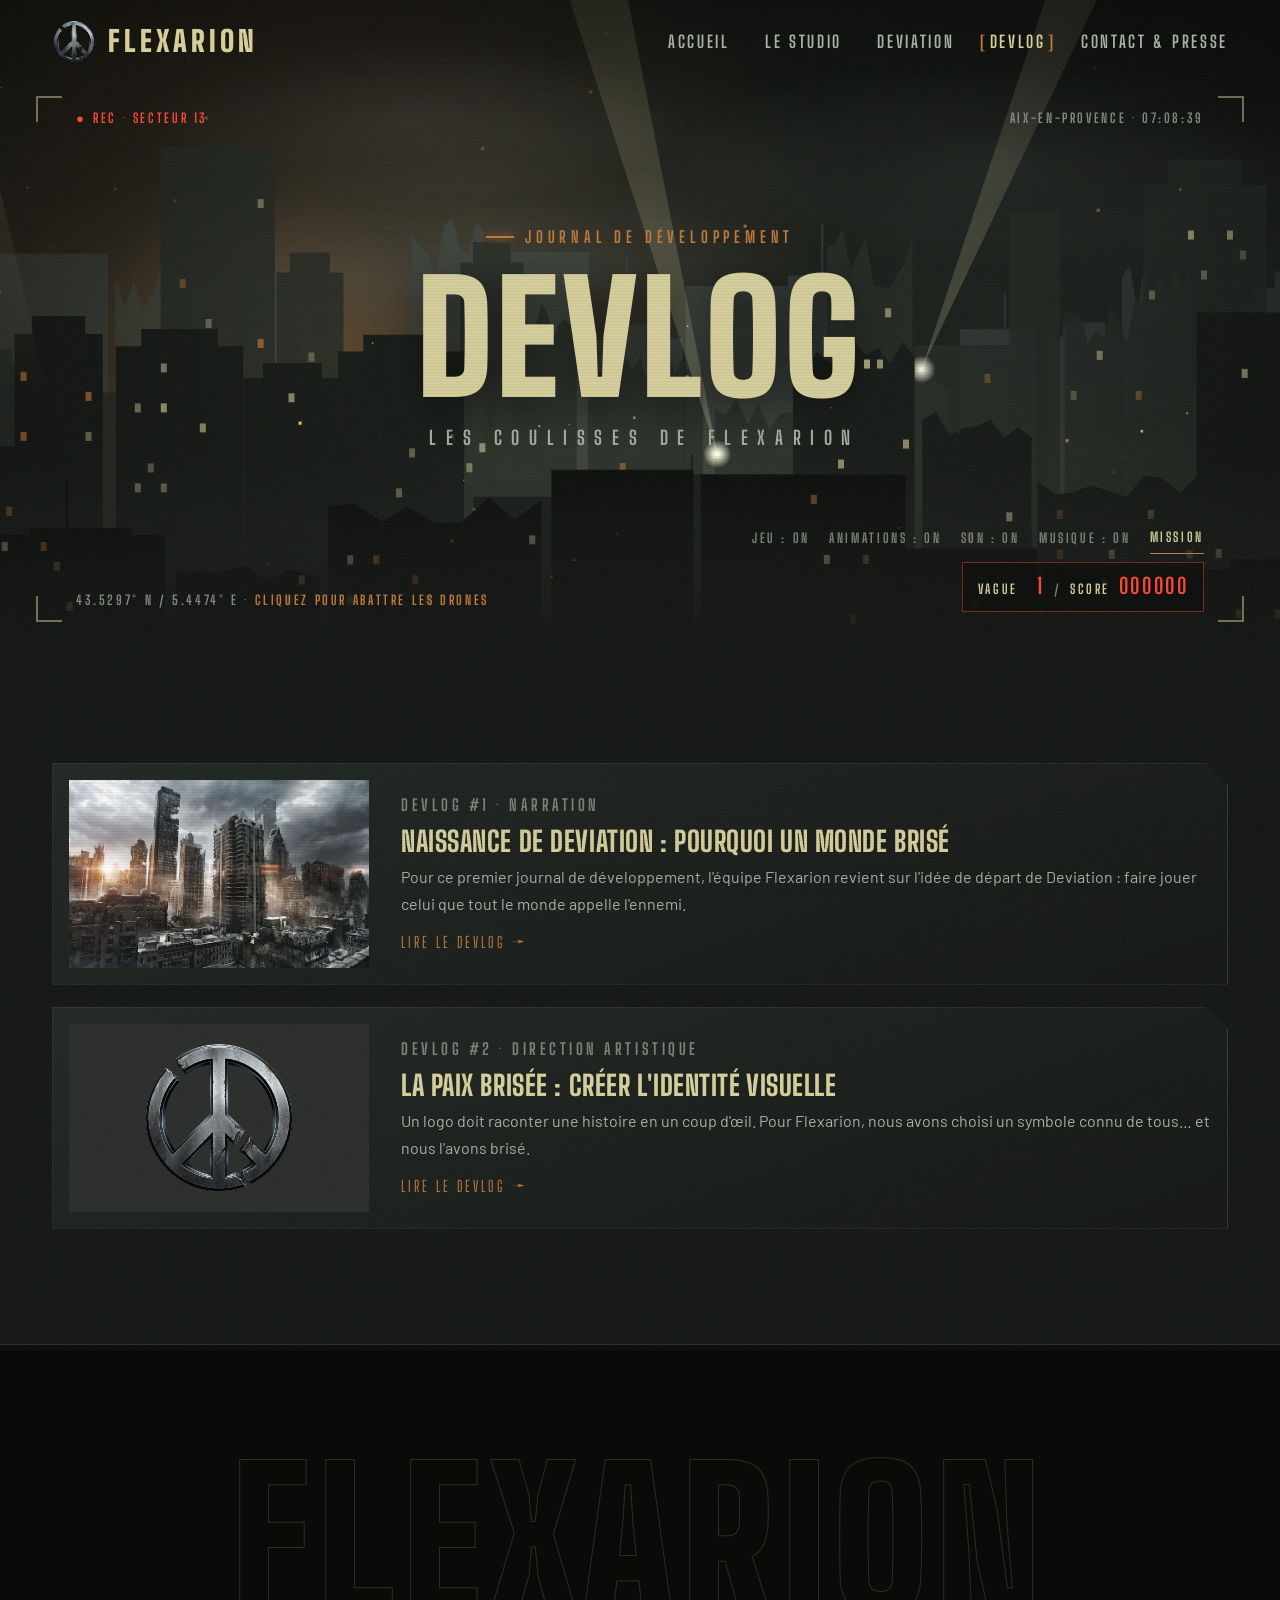
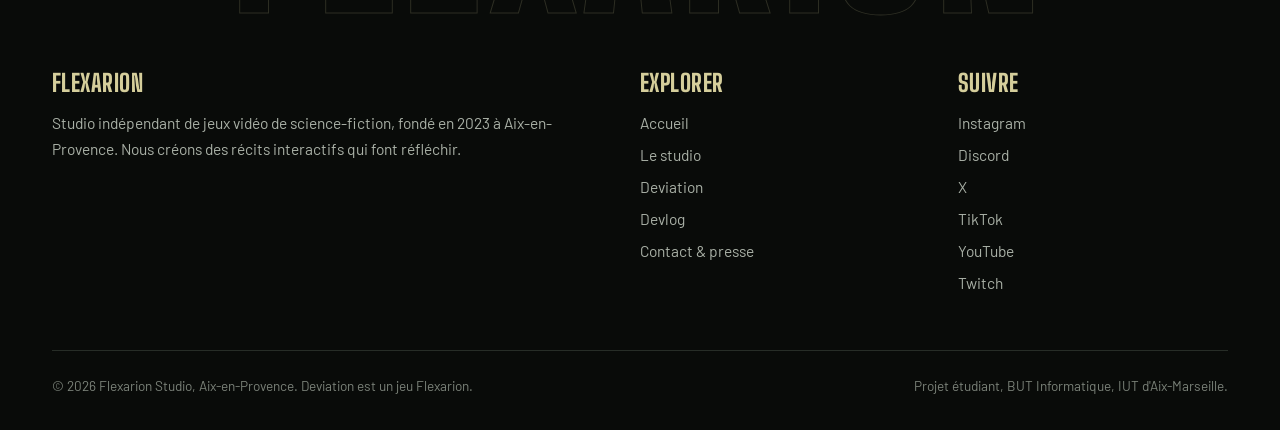
==== commit 2e288e89: "fix(): changement nom" ====
--- a/devlog/index.html
+++ b/devlog/index.html
@@ -3,17 +3,17 @@
 <head>
 <meta charset="utf-8">
 <meta name="viewport" content="width=device-width, initial-scale=1">
-<title>Devlog Flexarion : le journal de développement de Nomade</title>
-<meta name="description" content="Suivez le développement de Nomade dans le devlog du studio Flexarion : narration, direction artistique, gameplay et coulisses de l&#x27;équipe.">
-<link rel="canonical" href="https://VOTRE-PSEUDO.github.io/flexarion/devlog/">
+<title>Devlog Flexarion : le journal de développement de Deviation</title>
+<meta name="description" content="Suivez le développement de Deviation dans le devlog du studio Flexarion : narration, direction artistique, gameplay et coulisses de l&#x27;équipe.">
+<link rel="canonical" href="https://flexarion-studio.alwaysdata.net/devlog/">
 <meta name="robots" content="index, follow">
 <meta property="og:type" content="website">
 <meta property="og:site_name" content="Flexarion">
 <meta property="og:locale" content="fr_FR">
-<meta property="og:title" content="Devlog Flexarion : le journal de développement de Nomade">
-<meta property="og:description" content="Suivez le développement de Nomade dans le devlog du studio Flexarion : narration, direction artistique, gameplay et coulisses de l&#x27;équipe.">
-<meta property="og:url" content="https://VOTRE-PSEUDO.github.io/flexarion/devlog/">
-<meta property="og:image" content="https://VOTRE-PSEUDO.github.io/flexarion/assets/img/og-flexarion.jpg">
+<meta property="og:title" content="Devlog Flexarion : le journal de développement de Deviation">
+<meta property="og:description" content="Suivez le développement de Deviation dans le devlog du studio Flexarion : narration, direction artistique, gameplay et coulisses de l&#x27;équipe.">
+<meta property="og:url" content="https://flexarion-studio.alwaysdata.net/devlog/">
+<meta property="og:image" content="https://flexarion-studio.alwaysdata.net/assets/img/og-flexarion.jpg">
 <meta name="twitter:card" content="summary_large_image">
 <meta name="theme-color" content="#121512">
 <link rel="icon" type="image/png" href="../assets/img/favicon.png">
@@ -30,11 +30,11 @@
  "@graph": [
   {
    "@type": "Organization",
-   "@id": "https://VOTRE-PSEUDO.github.io/flexarion/#studio",
+   "@id": "https://flexarion-studio.alwaysdata.net/#studio",
    "name": "Flexarion",
    "alternateName": "Flexarion Studio",
-   "url": "https://VOTRE-PSEUDO.github.io/flexarion/",
-   "logo": "https://VOTRE-PSEUDO.github.io/flexarion/assets/img/logo-flexarion-hd.png",
+   "url": "https://flexarion-studio.alwaysdata.net/",
+   "logo": "https://flexarion-studio.alwaysdata.net/assets/img/logo-flexarion-hd.png",
    "description": "Flexarion est un studio indépendant de jeux vidéo de science-fiction basé à Aix-en-Provence.",
    "foundingDate": "2023-10-13",
    "email": "contact@flexarion-studio.fr",
@@ -54,9 +54,9 @@
   {
    "@type": "Blog",
    "name": "Devlog Flexarion",
-   "url": "https://VOTRE-PSEUDO.github.io/flexarion/devlog/",
+   "url": "https://flexarion-studio.alwaysdata.net/devlog/",
    "publisher": {
-    "@id": "https://VOTRE-PSEUDO.github.io/flexarion/#studio"
+    "@id": "https://flexarion-studio.alwaysdata.net/#studio"
    }
   },
   {
@@ -66,13 +66,13 @@
      "@type": "ListItem",
      "position": 1,
      "name": "Accueil",
-     "item": "https://VOTRE-PSEUDO.github.io/flexarion/"
+     "item": "https://flexarion-studio.alwaysdata.net/"
     },
     {
      "@type": "ListItem",
      "position": 2,
      "name": "Devlog",
-     "item": "https://VOTRE-PSEUDO.github.io/flexarion/devlog/"
+     "item": "https://flexarion-studio.alwaysdata.net/devlog/"
     }
    ]
   }
@@ -85,7 +85,7 @@
  <img src="../assets/img/logo-flexarion.webp" alt="">
  <p class="boot-line">Connexion au réseau Flexarion</p>
  <p class="boot-line">Contournement de la censure</p>
- <p class="boot-line">Chargement de Nomade</p>
+ <p class="boot-line">Chargement de Deviation</p>
  <div class="boot-bar"><i></i></div><p class="boot-pct">000%</p>
 </div></div>
 <div class="progress" aria-hidden="true"><i></i></div>
@@ -97,7 +97,7 @@
    <img src="../assets/img/logo-flexarion.webp" alt="" width="42" height="42"><span>Flexarion</span>
   </a>
   <button class="menu-btn" aria-expanded="false" aria-controls="nav">Menu</button>
-  <nav class="nav" id="nav" aria-label="Navigation principale"><ul><li><a href="../index.html">Accueil</a></li><li><a href="../studio.html">Le studio</a></li><li><a href="../nomade.html">Nomade</a></li><li><a href="../devlog/index.html" aria-current="page">Devlog</a></li><li><a href="../contact.html">Contact & presse</a></li></ul></nav>
+  <nav class="nav" id="nav" aria-label="Navigation principale"><ul><li><a href="../index.html">Accueil</a></li><li><a href="../studio.html">Le studio</a></li><li><a href="../deviation.html">Deviation</a></li><li><a href="../devlog/index.html" aria-current="page">Devlog</a></li><li><a href="../contact.html">Contact & presse</a></li></ul></nav>
  </div>
 </header>
 <main id="contenu">
@@ -124,7 +124,7 @@
  <div class="ending game-ui" hidden role="dialog" aria-label="Fin de la partie"></div>
  <div class="wrap hero-content"><span class="eyebrow">Journal de développement</span><h1 class="glitch" data-text="Devlog">Devlog</h1><p class="tag">Les coulisses de Flexarion</p></div>
 </section>
-<section><div class="wrap"><div class="posts"><a class="post-card card tilt reveal" href="../devlog/naissance-de-nomade.html"><div class="thumb"><img src="../assets/img/ville-nomade.webp" alt="" loading="lazy" width="240" height="180"></div><div><p class="meta">Devlog #1 · Narration</p><h3>Naissance de Nomade : pourquoi un monde brisé</h3><p>Pour ce premier journal de développement, l'équipe Flexarion revient sur l'idée de départ de Nomade : faire jouer celui que tout le monde appelle l'ennemi.</p><span class="go">Lire le devlog →</span></div></a><a class="post-card card tilt reveal" href="../devlog/identite-visuelle-paix-brisee.html"><div class="thumb"><img src="../assets/img/logo-flexarion.webp" alt="" loading="lazy" width="240" height="180" style="object-fit:contain;background:#272D27;padding:1rem"></div><div><p class="meta">Devlog #2 · Direction artistique</p><h3>La paix brisée : créer l'identité visuelle</h3><p>Un logo doit raconter une histoire en un coup d'œil. Pour Flexarion, nous avons choisi un symbole connu de tous… et nous l'avons brisé.</p><span class="go">Lire le devlog →</span></div></a></div></div></section>
+<section><div class="wrap"><div class="posts"><a class="post-card card tilt reveal" href="../devlog/naissance-de-deviation.html"><div class="thumb"><img src="../assets/img/ville-deviation.webp" alt="" loading="lazy" width="240" height="180"></div><div><p class="meta">Devlog #1 · Narration</p><h3>Naissance de Deviation : pourquoi un monde brisé</h3><p>Pour ce premier journal de développement, l'équipe Flexarion revient sur l'idée de départ de Deviation : faire jouer celui que tout le monde appelle l'ennemi.</p><span class="go">Lire le devlog →</span></div></a><a class="post-card card tilt reveal" href="../devlog/identite-visuelle-paix-brisee.html"><div class="thumb"><img src="../assets/img/logo-flexarion.webp" alt="" loading="lazy" width="240" height="180" style="object-fit:contain;background:#272D27;padding:1rem"></div><div><p class="meta">Devlog #2 · Direction artistique</p><h3>La paix brisée : créer l'identité visuelle</h3><p>Un logo doit raconter une histoire en un coup d'œil. Pour Flexarion, nous avons choisi un symbole connu de tous… et nous l'avons brisé.</p><span class="go">Lire le devlog →</span></div></a></div></div></section>
 
 </main>
 <footer class="site-footer">
@@ -138,7 +138,7 @@
    </div>
    <div>
     <h2 class="scramble">Explorer</h2>
-    <ul><li><a href="../index.html">Accueil</a></li><li><a href="../studio.html">Le studio</a></li><li><a href="../nomade.html">Nomade</a></li><li><a href="../devlog/index.html">Devlog</a></li><li><a href="../contact.html">Contact & presse</a></li></ul>
+    <ul><li><a href="../index.html">Accueil</a></li><li><a href="../studio.html">Le studio</a></li><li><a href="../deviation.html">Deviation</a></li><li><a href="../devlog/index.html">Devlog</a></li><li><a href="../contact.html">Contact & presse</a></li></ul>
    </div>
    <div>
     <h2 class="scramble">Suivre</h2>
@@ -152,7 +152,7 @@
     </ul>
    </div>
   </div>
-  <div class="legal"><span>© 2026 Flexarion Studio, Aix-en-Provence. Nomade est un jeu Flexarion.</span><span>Projet étudiant, BUT Informatique, IUT d'Aix-Marseille.</span></div>
+  <div class="legal"><span>© 2026 Flexarion Studio, Aix-en-Provence. Deviation est un jeu Flexarion.</span><span>Projet étudiant, BUT Informatique, IUT d'Aix-Marseille.</span></div>
  </div>
 </footer>
 <script src="../assets/site.js" defer></script>
--- a/assets/style.css
+++ b/assets/style.css
@@ -309,7 +309,7 @@
 .cursor.aim::after{background:var(--alerte);box-shadow:-14px 0 0 -1px var(--alerte),14px 0 0 -1px var(--alerte),0 -14px 0 -1px var(--alerte),0 14px 0 -1px var(--alerte)}
 @media (max-width:700px){.hud .br{display:flex;bottom:6px;right:14px}.hud .hud-sound{display:none}.hud .tr{display:none}}
 
-/* ---------- Opération Nomade : HUD du jeu ---------- */
+/* ---------- Opération Deviation : HUD du jeu ---------- */
 .hero.armed{user-select:none;-webkit-user-select:none;touch-action:manipulation}
 .hud .br{position:absolute;bottom:10px;right:40px;display:flex;flex-direction:column;align-items:flex-end;gap:.45rem;pointer-events:none}
 .hud-row{display:flex;gap:1.2rem}
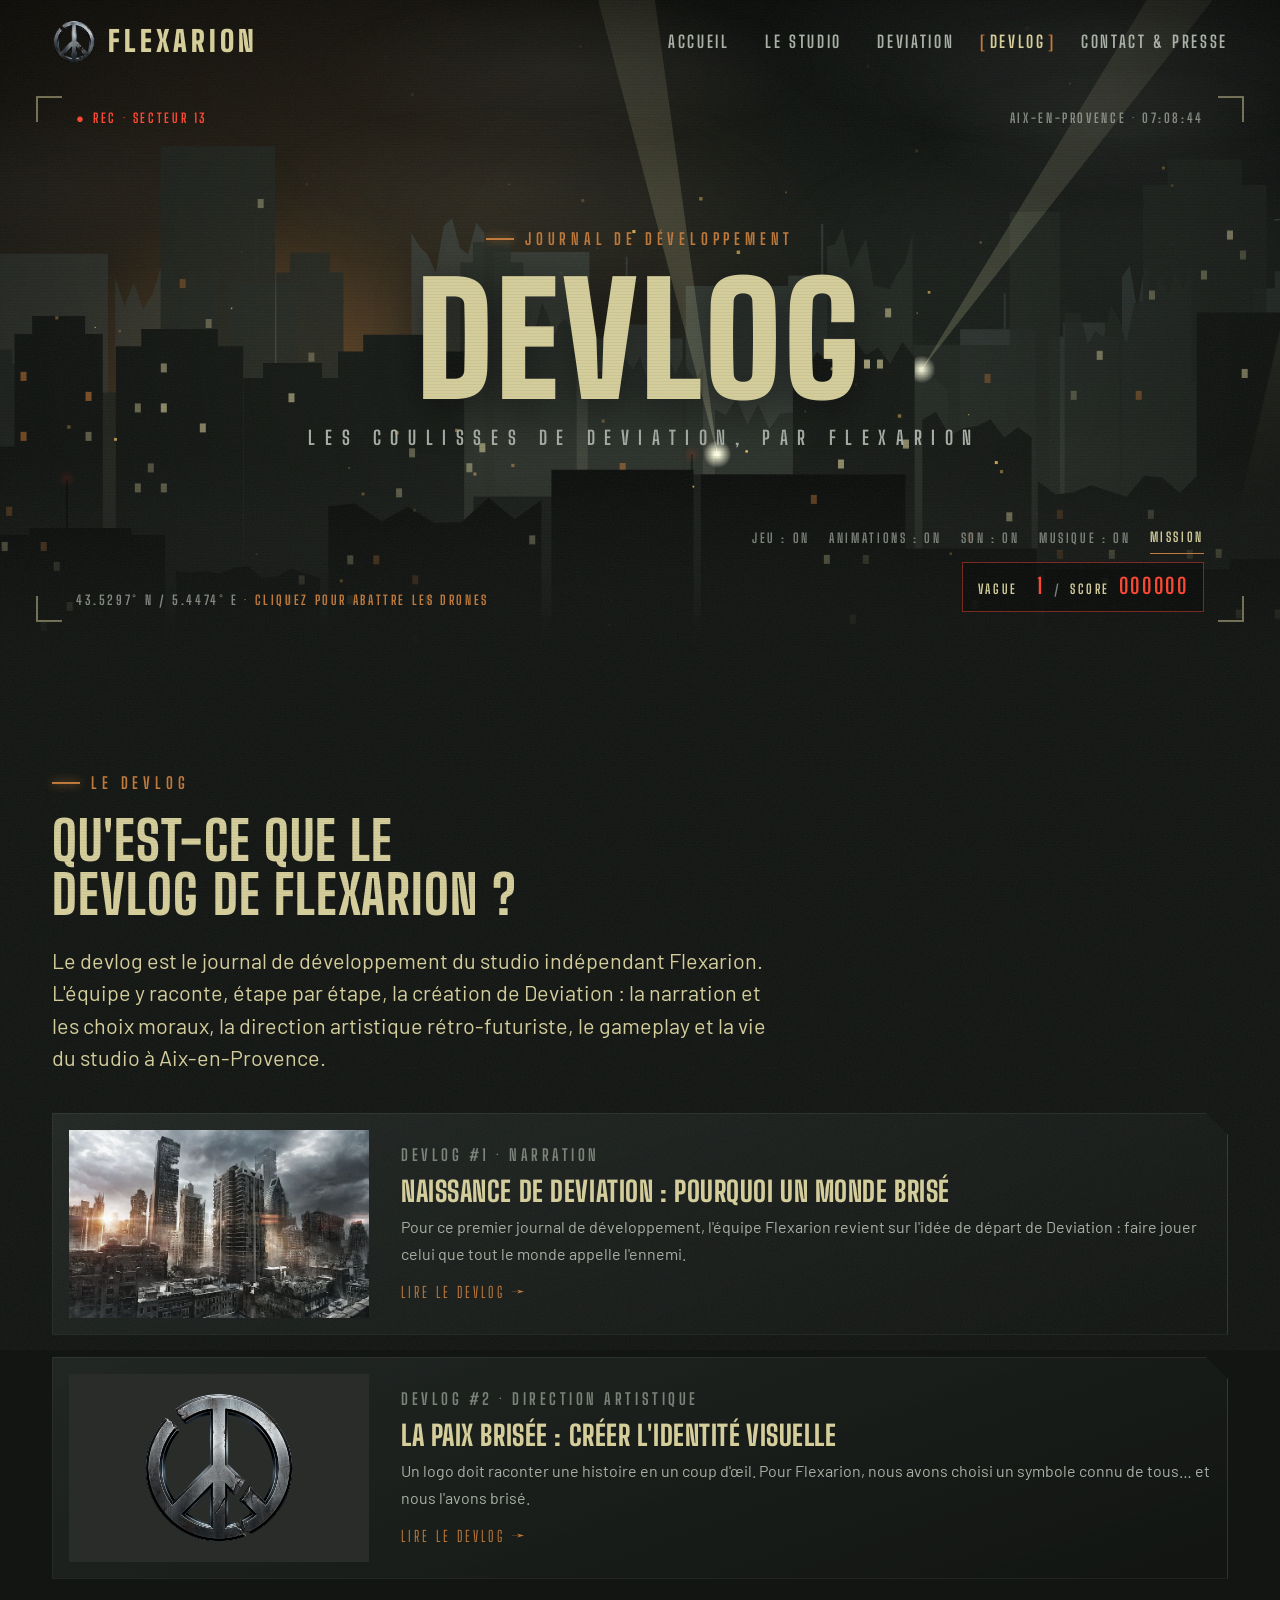
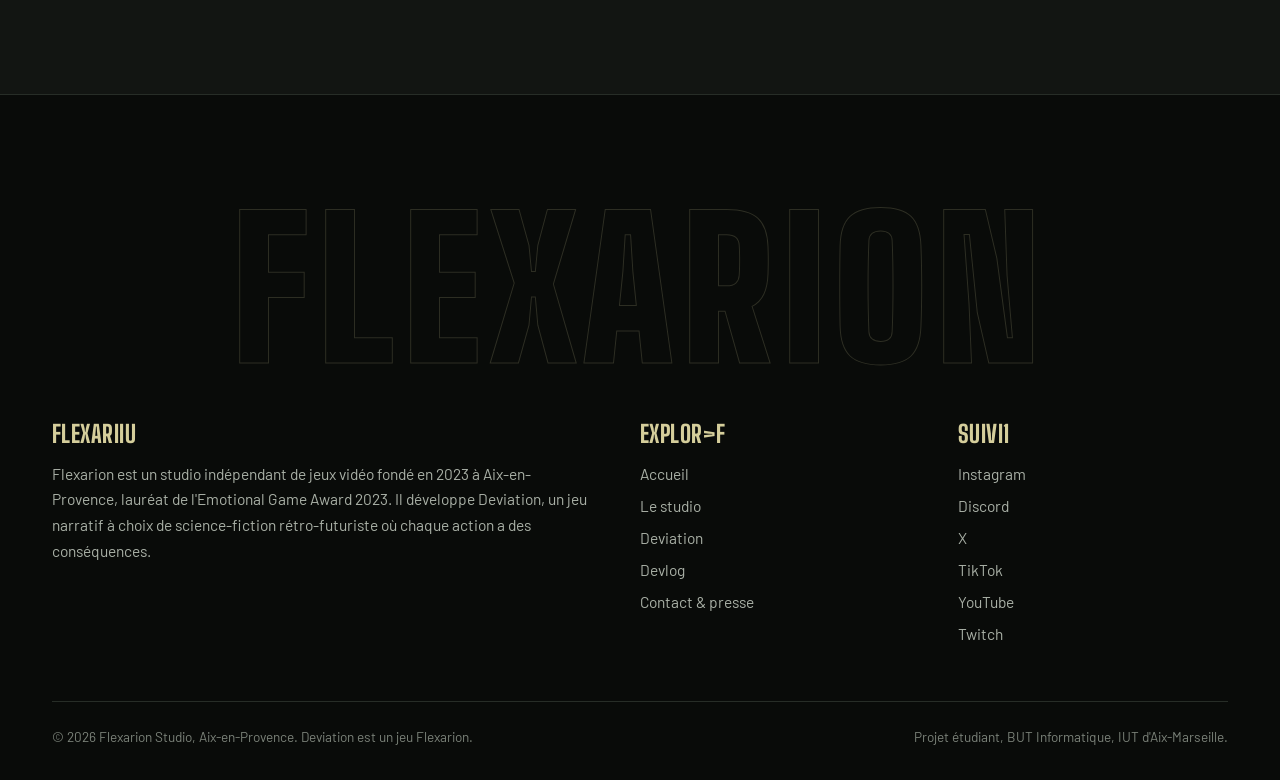
==== commit e2d3c316: "feat(All):GEO Question/Réponse" ====
--- a/devlog/index.html
+++ b/devlog/index.html
@@ -7,6 +7,8 @@
 <meta name="description" content="Suivez le développement de Deviation dans le devlog du studio Flexarion : narration, direction artistique, gameplay et coulisses de l&#x27;équipe.">
 <link rel="canonical" href="https://flexarion-studio.alwaysdata.net/devlog/">
 <meta name="robots" content="index, follow">
+<meta name="google-site-verification" content="xNbweqs_CmoCZFucB4oYpUTQKconu9AYgE9XsVh_CNM" />
+<meta name="keywords" content="Flexarion, studio indépendant, Deviation, Aix-en-Provence, jeu vidéo, jeu indépendant, Emotional Game Award, science-fiction, rétro-futuriste, dystopie, oppression, actions et conséquences, jeu à choix, effet papillon, jeu narratif, choix moraux">
 <meta property="og:type" content="website">
 <meta property="og:site_name" content="Flexarion">
 <meta property="og:locale" content="fr_FR">
@@ -122,9 +124,13 @@
  <div class="flashlight game-ui" aria-hidden="true"></div>
  <div class="cracks game-ui" aria-hidden="true"></div>
  <div class="ending game-ui" hidden role="dialog" aria-label="Fin de la partie"></div>
- <div class="wrap hero-content"><span class="eyebrow">Journal de développement</span><h1 class="glitch" data-text="Devlog">Devlog</h1><p class="tag">Les coulisses de Flexarion</p></div>
+ <div class="wrap hero-content"><span class="eyebrow">Journal de développement</span><h1><span class="glitch" data-text="Devlog">Devlog</span><span class="tag">Les coulisses de Deviation, par Flexarion</span></h1></div>
 </section>
-<section><div class="wrap"><div class="posts"><a class="post-card card tilt reveal" href="../devlog/naissance-de-deviation.html"><div class="thumb"><img src="../assets/img/ville-deviation.webp" alt="" loading="lazy" width="240" height="180"></div><div><p class="meta">Devlog #1 · Narration</p><h3>Naissance de Deviation : pourquoi un monde brisé</h3><p>Pour ce premier journal de développement, l'équipe Flexarion revient sur l'idée de départ de Deviation : faire jouer celui que tout le monde appelle l'ennemi.</p><span class="go">Lire le devlog →</span></div></a><a class="post-card card tilt reveal" href="../devlog/identite-visuelle-paix-brisee.html"><div class="thumb"><img src="../assets/img/logo-flexarion.webp" alt="" loading="lazy" width="240" height="180" style="object-fit:contain;background:#272D27;padding:1rem"></div><div><p class="meta">Devlog #2 · Direction artistique</p><h3>La paix brisée : créer l'identité visuelle</h3><p>Un logo doit raconter une histoire en un coup d'œil. Pour Flexarion, nous avons choisi un symbole connu de tous… et nous l'avons brisé.</p><span class="go">Lire le devlog →</span></div></a></div></div></section>
+<section><div class="wrap">
+ <span class="eyebrow">Le devlog</span>
+ <h2 class="scramble">Qu'est-ce que le devlog de Flexarion ?</h2>
+ <p class="lead" style="margin-bottom:2.5rem">Le devlog est le journal de développement du studio indépendant Flexarion. L'équipe y raconte, étape par étape, la création de Deviation : la narration et les choix moraux, la direction artistique rétro-futuriste, le gameplay et la vie du studio à Aix-en-Provence.</p>
+ <div class="posts"><a class="post-card card tilt reveal" href="../devlog/naissance-de-deviation.html"><div class="thumb"><img src="../assets/img/ville-deviation.webp" alt="" loading="lazy" width="240" height="180"></div><div><p class="meta">Devlog #1 · Narration</p><h3>Naissance de Deviation : pourquoi un monde brisé</h3><p>Pour ce premier journal de développement, l'équipe Flexarion revient sur l'idée de départ de Deviation : faire jouer celui que tout le monde appelle l'ennemi.</p><span class="go">Lire le devlog →</span></div></a><a class="post-card card tilt reveal" href="../devlog/identite-visuelle-paix-brisee.html"><div class="thumb"><img src="../assets/img/logo-flexarion.webp" alt="" loading="lazy" width="240" height="180" style="object-fit:contain;background:#272D27;padding:1rem"></div><div><p class="meta">Devlog #2 · Direction artistique</p><h3>La paix brisée : créer l'identité visuelle</h3><p>Un logo doit raconter une histoire en un coup d'œil. Pour Flexarion, nous avons choisi un symbole connu de tous… et nous l'avons brisé.</p><span class="go">Lire le devlog →</span></div></a></div></div></section>
 
 </main>
 <footer class="site-footer">
@@ -134,7 +140,7 @@
   <div class="cols">
    <div>
     <h2 class="scramble">Flexarion</h2>
-    <p>Studio indépendant de jeux vidéo de science-fiction, fondé en 2023 à Aix-en-Provence. Nous créons des récits interactifs qui font réfléchir.</p>
+    <p>Flexarion est un studio indépendant de jeux vidéo fondé en 2023 à Aix-en-Provence, lauréat de l'Emotional Game Award 2023. Il développe Deviation, un jeu narratif à choix de science-fiction rétro-futuriste où chaque action a des conséquences.</p>
    </div>
    <div>
     <h2 class="scramble">Explorer</h2>
--- a/assets/style.css
+++ b/assets/style.css
@@ -454,3 +454,14 @@
 
 .hero-logo{will-change:transform}
 .hero .city{image-rendering:auto}
+
+/* ---------- Questions / réponses (GEO) ---------- */
+.hero h1 .tag{display:block;margin-top:.9rem;font-weight:700;line-height:1.4;text-transform:uppercase}
+section h2.scramble{font-size:clamp(2rem,4.2vw,3.4rem);line-height:1;max-width:30ch}
+.faq{display:grid;grid-template-columns:repeat(2,minmax(0,1fr));gap:1.2rem;margin-top:1rem}
+.qa{position:relative;padding:1.5rem 1.6rem 1.4rem 1.6rem;background:rgba(18,21,18,.55);border:1px solid rgba(169,176,166,.14);border-left:3px solid var(--rouille-vif)}
+.qa h3{font-size:1.4rem;line-height:1.1;margin-bottom:.7rem;text-transform:none;letter-spacing:.01em}
+.qa h3::before{content:"Q. ";color:var(--rouille-vif)}
+.qa .answer p{font-size:1rem}
+@media (max-width:820px){.faq{grid-template-columns:minmax(0,1fr)}}
+.article h2{text-transform:none;letter-spacing:.01em}
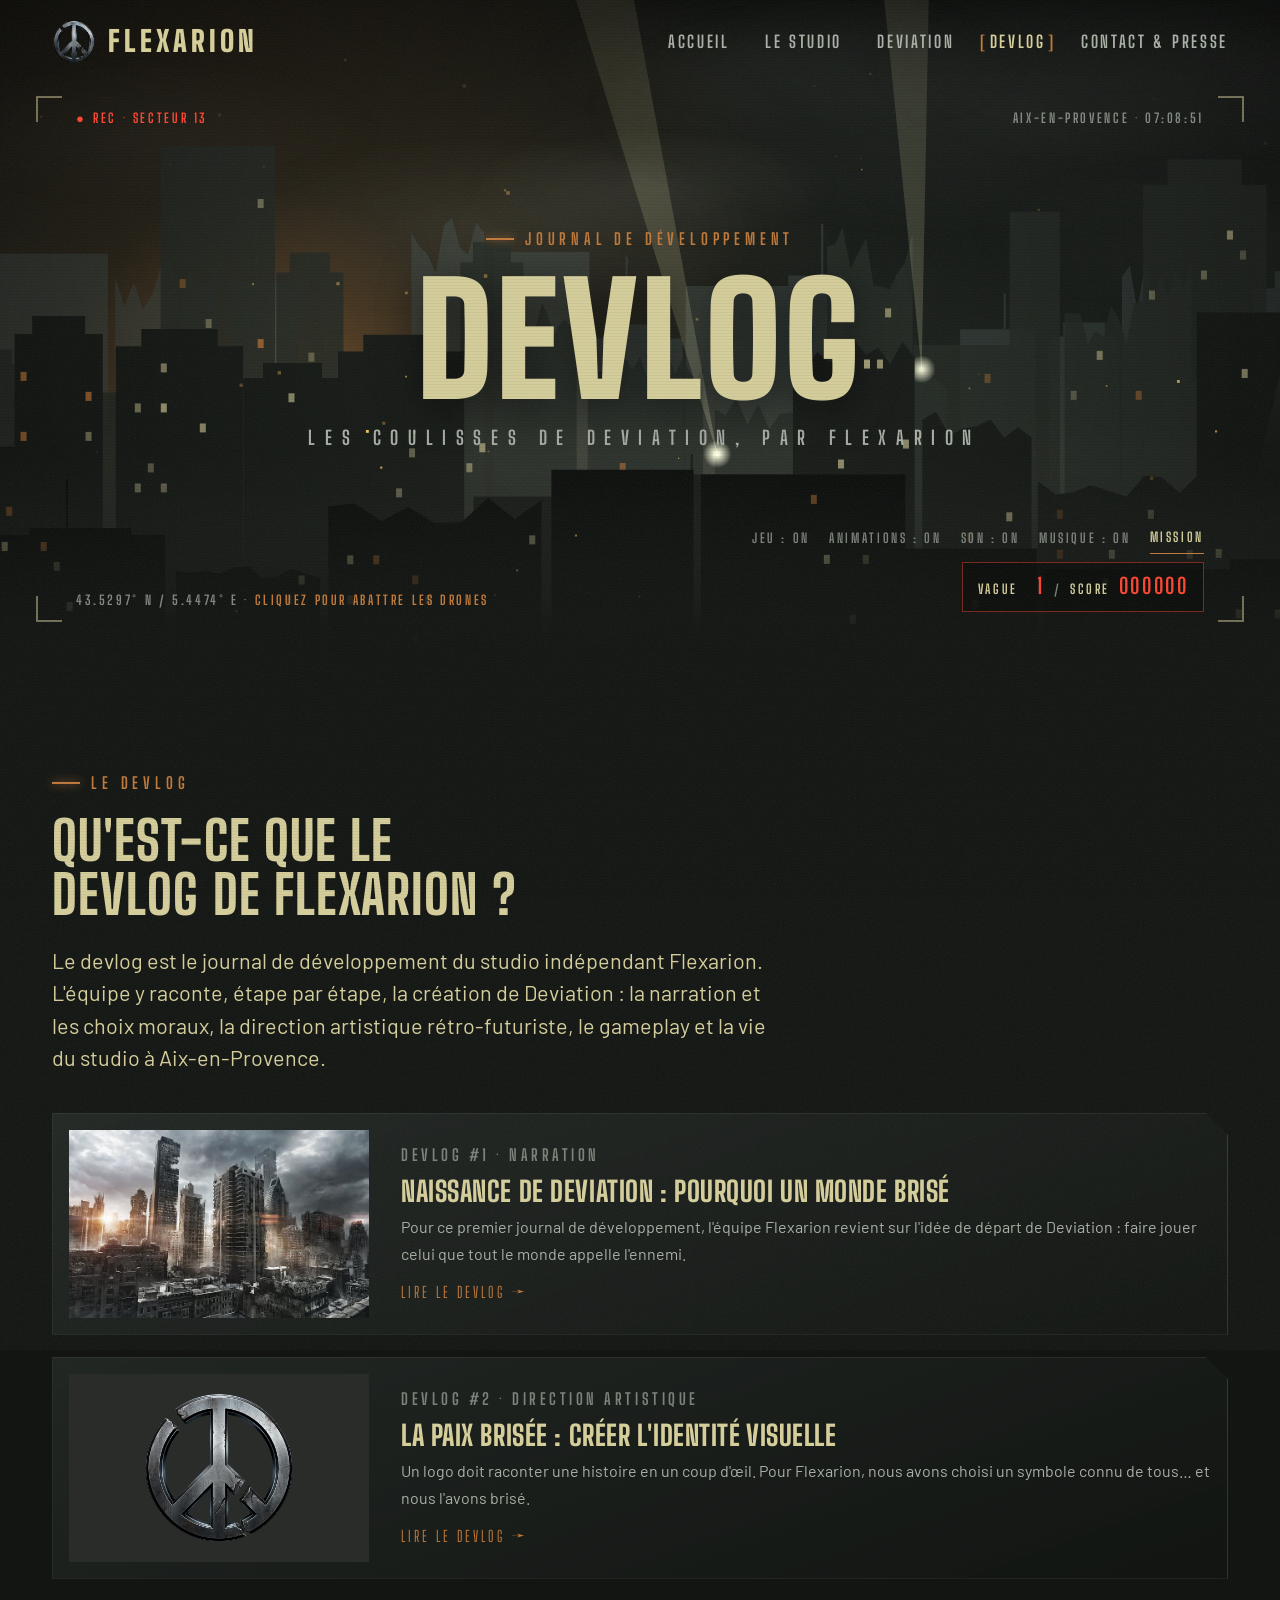
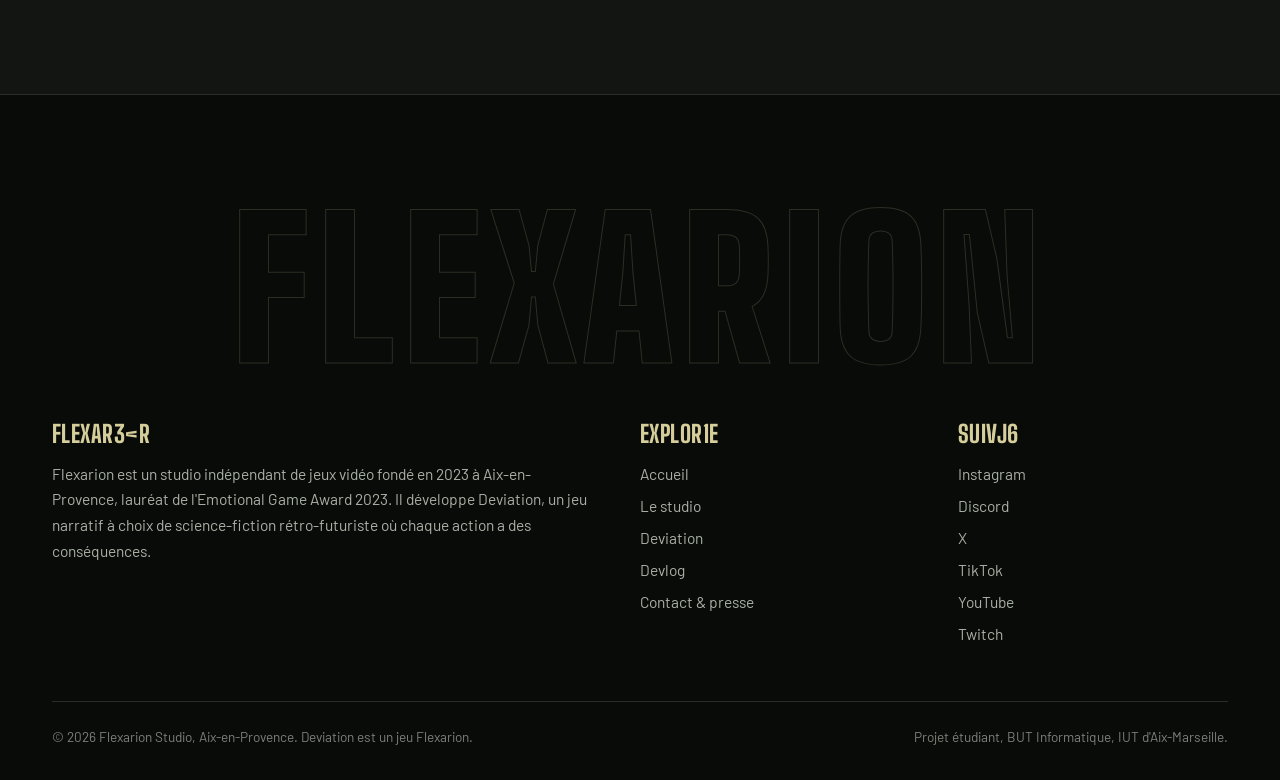
==== commit dba62f87: "Add Bing site verification metadata Co-authored-by: copilot-swe-agent[bot] <198982749+Copilot@users." ====
--- a/devlog/index.html
+++ b/devlog/index.html
@@ -2,6 +2,7 @@
 <html lang="fr">
 <head>
 <meta charset="utf-8">
+<meta name="msvalidate.01" content="12080D0E5B3B804837840D88B75AFF10" />
 <meta name="viewport" content="width=device-width, initial-scale=1">
 <title>Devlog Flexarion : le journal de développement de Deviation</title>
 <meta name="description" content="Suivez le développement de Deviation dans le devlog du studio Flexarion : narration, direction artistique, gameplay et coulisses de l&#x27;équipe.">
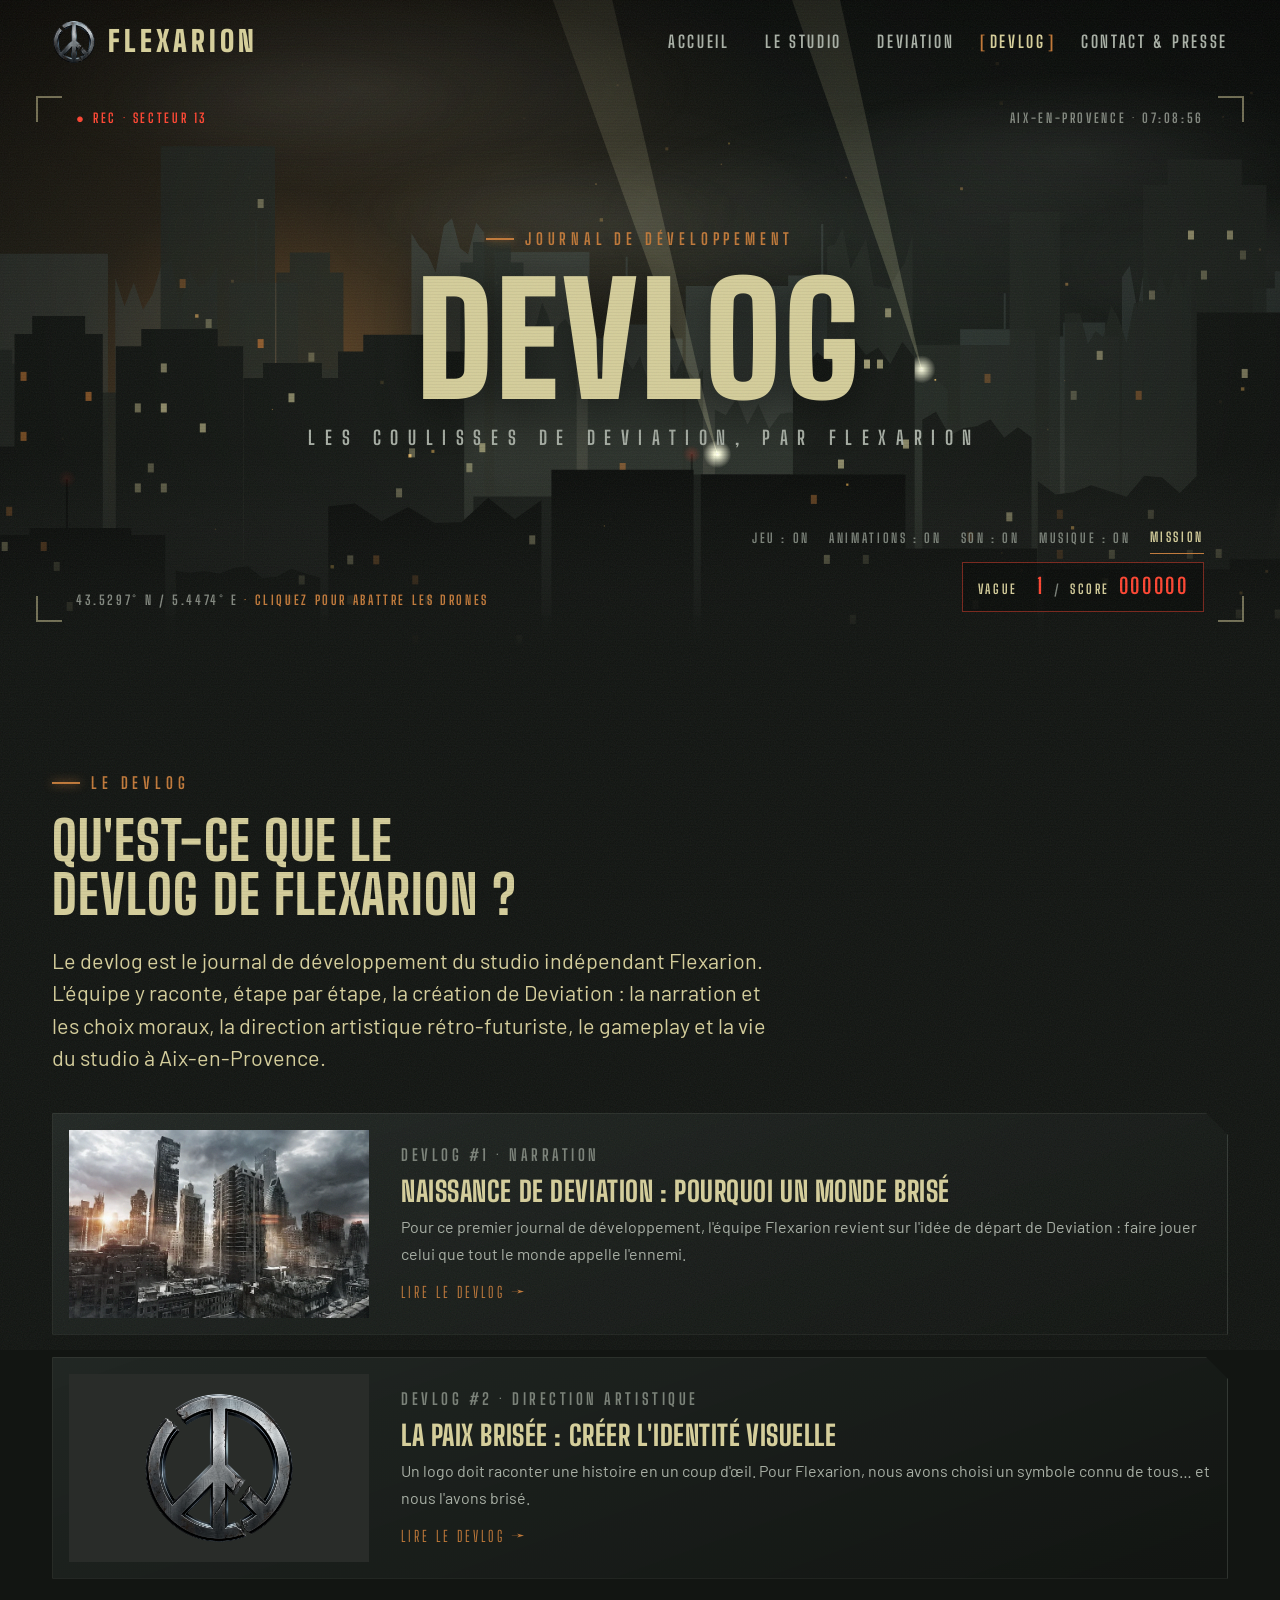
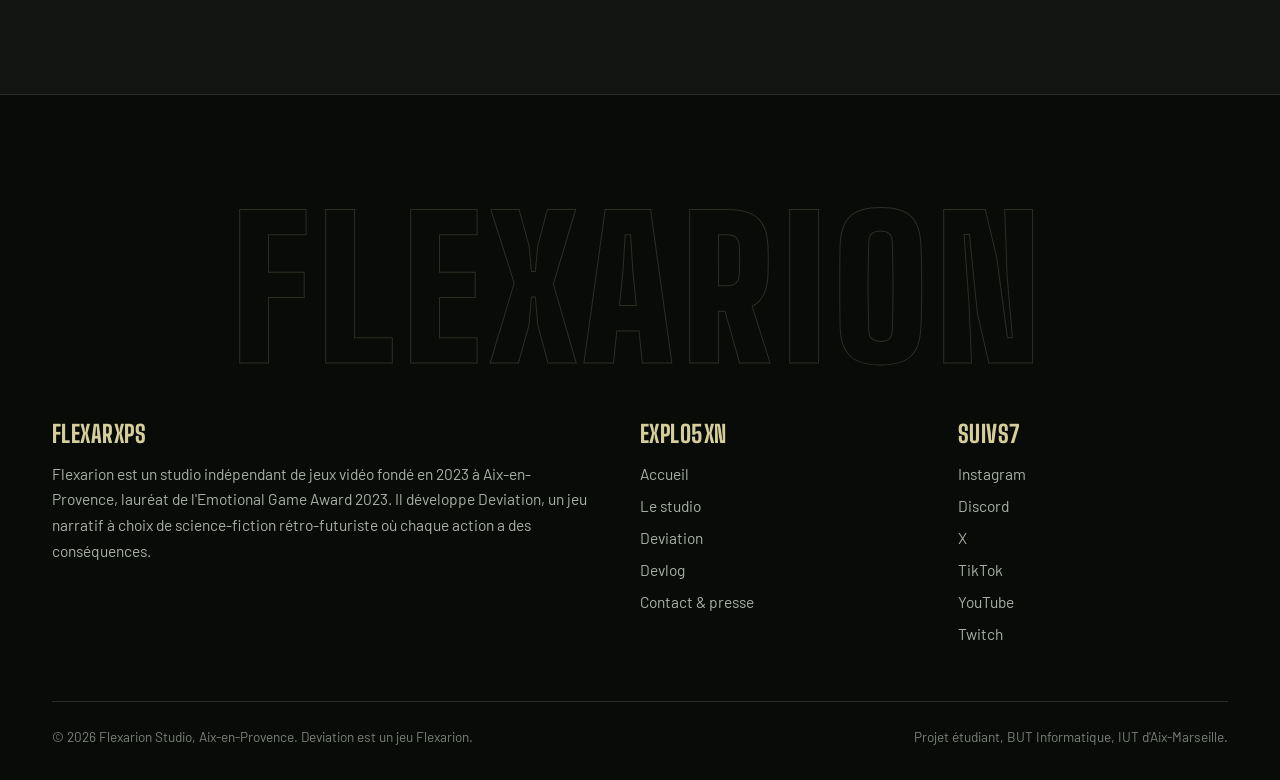
==== commit de1e7728: "Apply Google and Bing SEO improvements Co-authored-by: copilot-swe-agent[bot] <198982749+Copilot@use" ====
--- a/devlog/index.html
+++ b/devlog/index.html
@@ -7,9 +7,8 @@
 <title>Devlog Flexarion : le journal de développement de Deviation</title>
 <meta name="description" content="Suivez le développement de Deviation dans le devlog du studio Flexarion : narration, direction artistique, gameplay et coulisses de l&#x27;équipe.">
 <link rel="canonical" href="https://flexarion-studio.alwaysdata.net/devlog/">
-<meta name="robots" content="index, follow">
+<meta name="robots" content="max-image-preview:large">
 <meta name="google-site-verification" content="xNbweqs_CmoCZFucB4oYpUTQKconu9AYgE9XsVh_CNM" />
-<meta name="keywords" content="Flexarion, studio indépendant, Deviation, Aix-en-Provence, jeu vidéo, jeu indépendant, Emotional Game Award, science-fiction, rétro-futuriste, dystopie, oppression, actions et conséquences, jeu à choix, effet papillon, jeu narratif, choix moraux">
 <meta property="og:type" content="website">
 <meta property="og:site_name" content="Flexarion">
 <meta property="og:locale" content="fr_FR">
@@ -40,17 +39,12 @@
    "logo": "https://flexarion-studio.alwaysdata.net/assets/img/logo-flexarion-hd.png",
    "description": "Flexarion est un studio indépendant de jeux vidéo de science-fiction basé à Aix-en-Provence.",
    "foundingDate": "2023-10-13",
-   "email": "contact@flexarion-studio.fr",
    "address": {
     "@type": "PostalAddress",
     "addressLocality": "Aix-en-Provence",
     "postalCode": "13100",
     "addressRegion": "Provence-Alpes-Côte d'Azur",
     "addressCountry": "FR"
-   },
-   "numberOfEmployees": {
-    "@type": "QuantitativeValue",
-    "value": 54
    },
    "award": "Emotional Game Award 2023"
   },
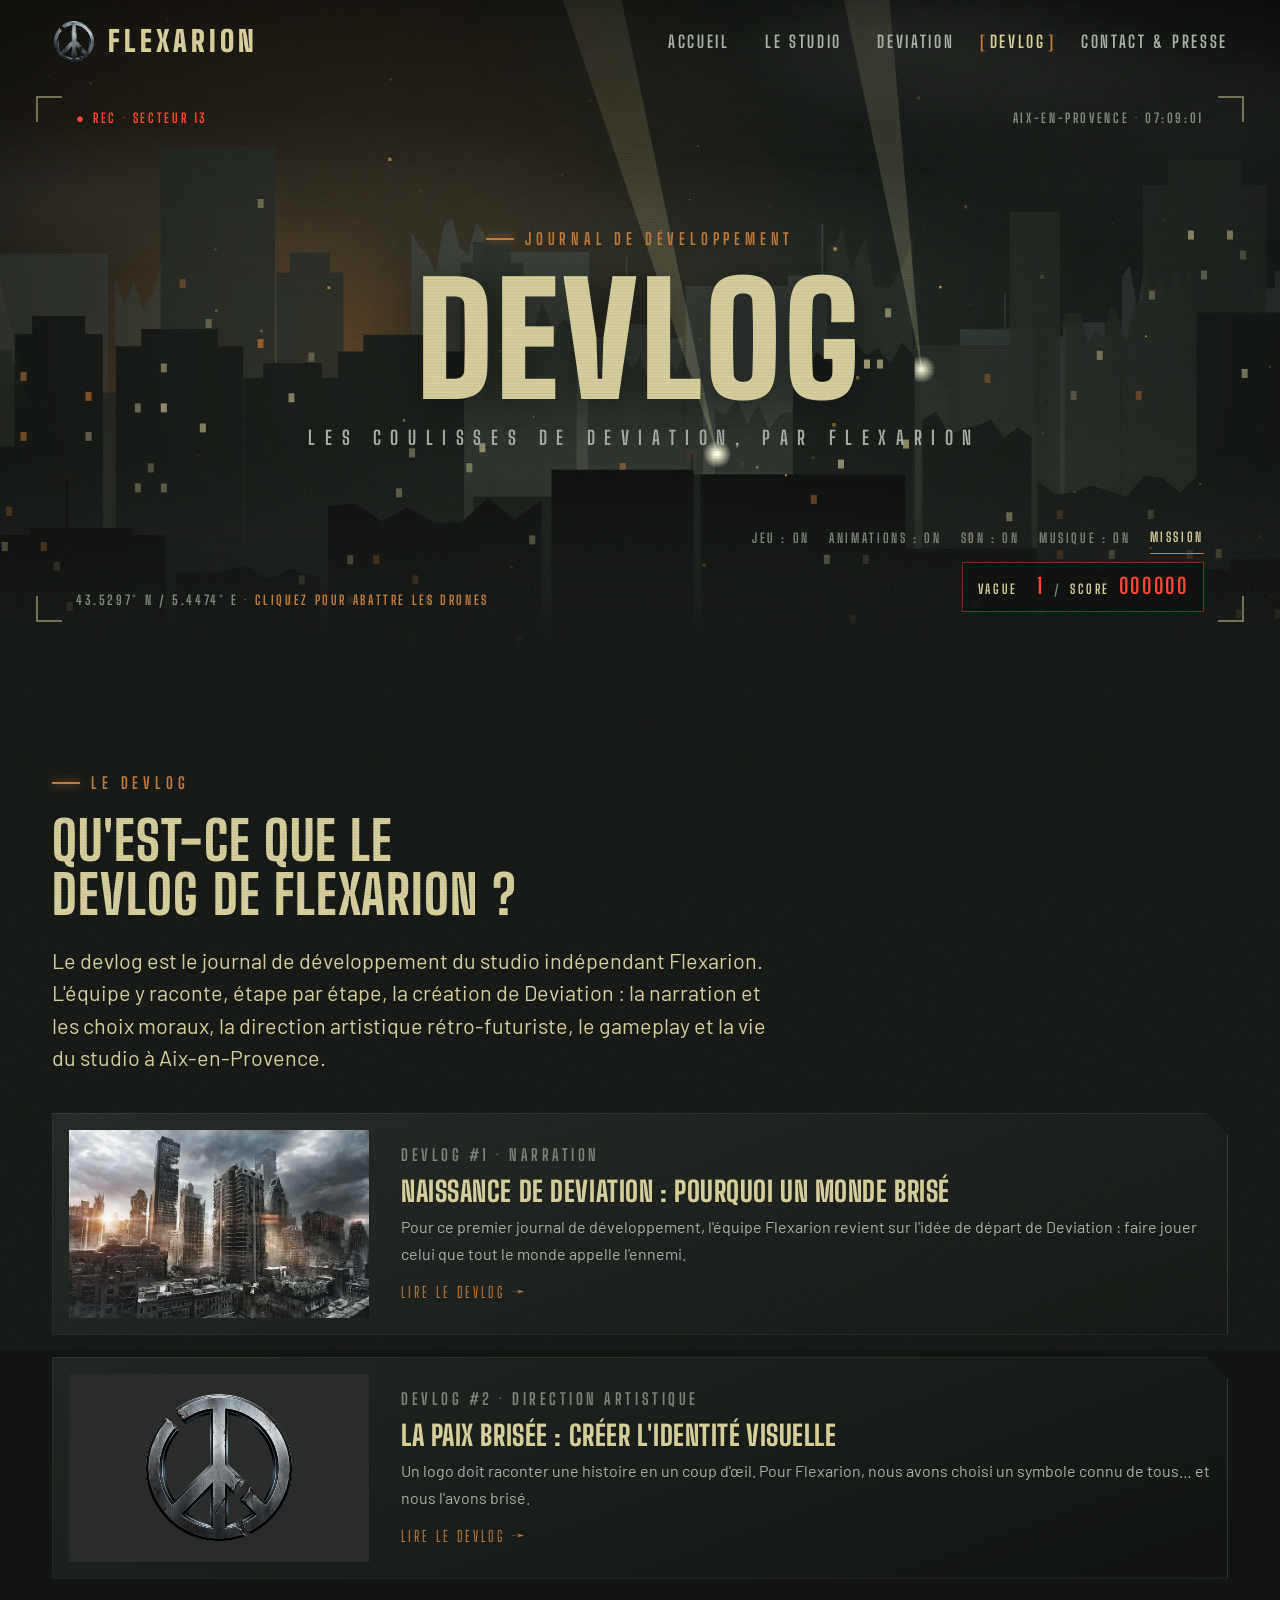
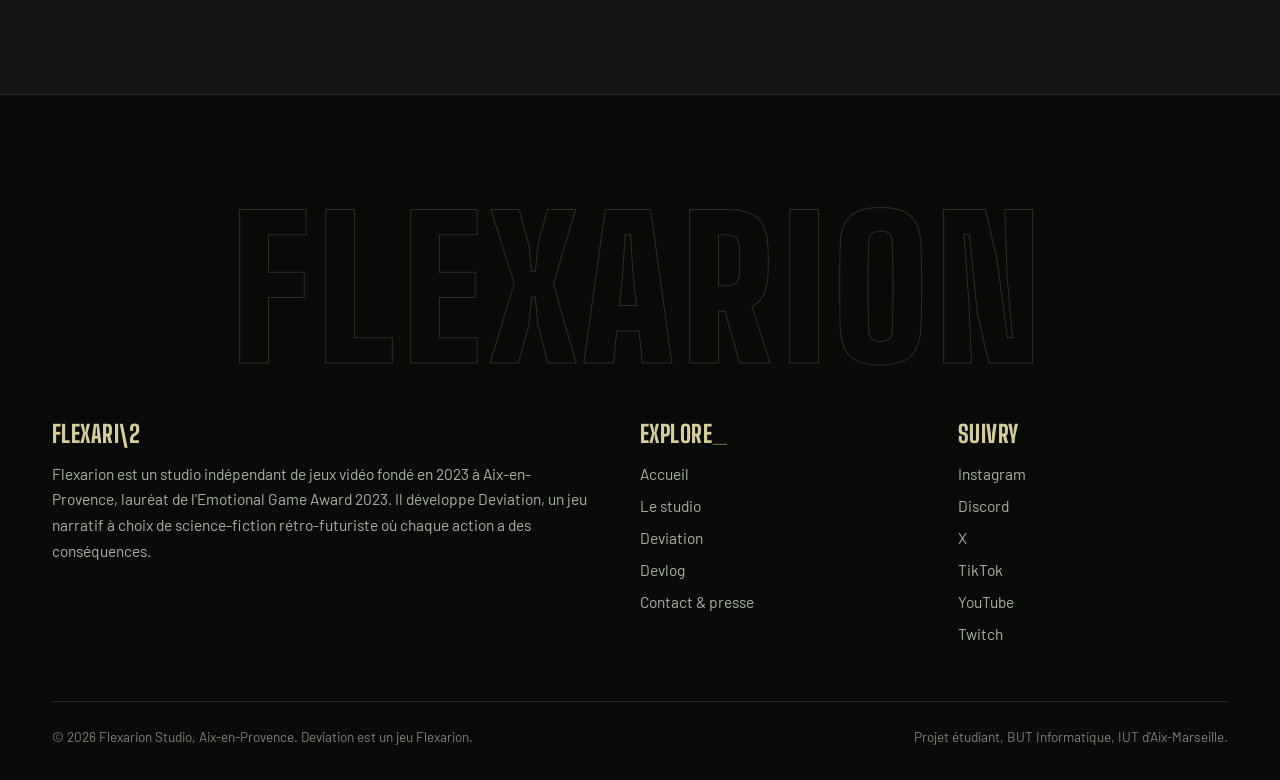
==== commit f22e94e6: "Améliorer l'accessibilité des images en ajoutant des attributs alt descriptifs pour le logo Flexario" ====
--- a/devlog/index.html
+++ b/devlog/index.html
@@ -79,7 +79,7 @@
 </head>
 <body>
 <div class="boot" aria-hidden="true"><div class="boot-in">
- <img src="../assets/img/logo-flexarion.webp" alt="">
+ <img src="../assets/img/logo-flexarion.webp" alt="Logo Flexarion, symbole de paix brisé">
  <p class="boot-line">Connexion au réseau Flexarion</p>
  <p class="boot-line">Contournement de la censure</p>
  <p class="boot-line">Chargement de Deviation</p>
@@ -91,7 +91,7 @@
 <header class="site-header">
  <div class="wrap">
   <a class="brand" href="../index.html" aria-label="Flexarion, retour à l'accueil">
-   <img src="../assets/img/logo-flexarion.webp" alt="" width="42" height="42"><span>Flexarion</span>
+   <img src="../assets/img/logo-flexarion.webp" alt="Logo Flexarion, symbole de paix brisé" width="42" height="42"><span>Flexarion</span>
   </a>
   <button class="menu-btn" aria-expanded="false" aria-controls="nav">Menu</button>
   <nav class="nav" id="nav" aria-label="Navigation principale"><ul><li><a href="../index.html">Accueil</a></li><li><a href="../studio.html">Le studio</a></li><li><a href="../deviation.html">Deviation</a></li><li><a href="../devlog/index.html" aria-current="page">Devlog</a></li><li><a href="../contact.html">Contact & presse</a></li></ul></nav>
@@ -125,7 +125,7 @@
  <span class="eyebrow">Le devlog</span>
  <h2 class="scramble">Qu'est-ce que le devlog de Flexarion ?</h2>
  <p class="lead" style="margin-bottom:2.5rem">Le devlog est le journal de développement du studio indépendant Flexarion. L'équipe y raconte, étape par étape, la création de Deviation : la narration et les choix moraux, la direction artistique rétro-futuriste, le gameplay et la vie du studio à Aix-en-Provence.</p>
- <div class="posts"><a class="post-card card tilt reveal" href="../devlog/naissance-de-deviation.html"><div class="thumb"><img src="../assets/img/ville-deviation.webp" alt="" loading="lazy" width="240" height="180"></div><div><p class="meta">Devlog #1 · Narration</p><h3>Naissance de Deviation : pourquoi un monde brisé</h3><p>Pour ce premier journal de développement, l'équipe Flexarion revient sur l'idée de départ de Deviation : faire jouer celui que tout le monde appelle l'ennemi.</p><span class="go">Lire le devlog →</span></div></a><a class="post-card card tilt reveal" href="../devlog/identite-visuelle-paix-brisee.html"><div class="thumb"><img src="../assets/img/logo-flexarion.webp" alt="" loading="lazy" width="240" height="180" style="object-fit:contain;background:#272D27;padding:1rem"></div><div><p class="meta">Devlog #2 · Direction artistique</p><h3>La paix brisée : créer l'identité visuelle</h3><p>Un logo doit raconter une histoire en un coup d'œil. Pour Flexarion, nous avons choisi un symbole connu de tous… et nous l'avons brisé.</p><span class="go">Lire le devlog →</span></div></a></div></div></section>
+ <div class="posts"><a class="post-card card tilt reveal" href="../devlog/naissance-de-deviation.html"><div class="thumb"><img src="../assets/img/ville-deviation.webp" alt="Vue de la ville dystopique de Deviation" loading="lazy" width="240" height="180"></div><div><p class="meta">Devlog #1 · Narration</p><h3>Naissance de Deviation : pourquoi un monde brisé</h3><p>Pour ce premier journal de développement, l'équipe Flexarion revient sur l'idée de départ de Deviation : faire jouer celui que tout le monde appelle l'ennemi.</p><span class="go">Lire le devlog →</span></div></a><a class="post-card card tilt reveal" href="../devlog/identite-visuelle-paix-brisee.html"><div class="thumb"><img src="../assets/img/logo-flexarion.webp" alt="Logo Flexarion, symbole de paix brisé" loading="lazy" width="240" height="180" style="object-fit:contain;background:#272D27;padding:1rem"></div><div><p class="meta">Devlog #2 · Direction artistique</p><h3>La paix brisée : créer l'identité visuelle</h3><p>Un logo doit raconter une histoire en un coup d'œil. Pour Flexarion, nous avons choisi un symbole connu de tous… et nous l'avons brisé.</p><span class="go">Lire le devlog →</span></div></a></div></div></section>
 
 </main>
 <footer class="site-footer">
